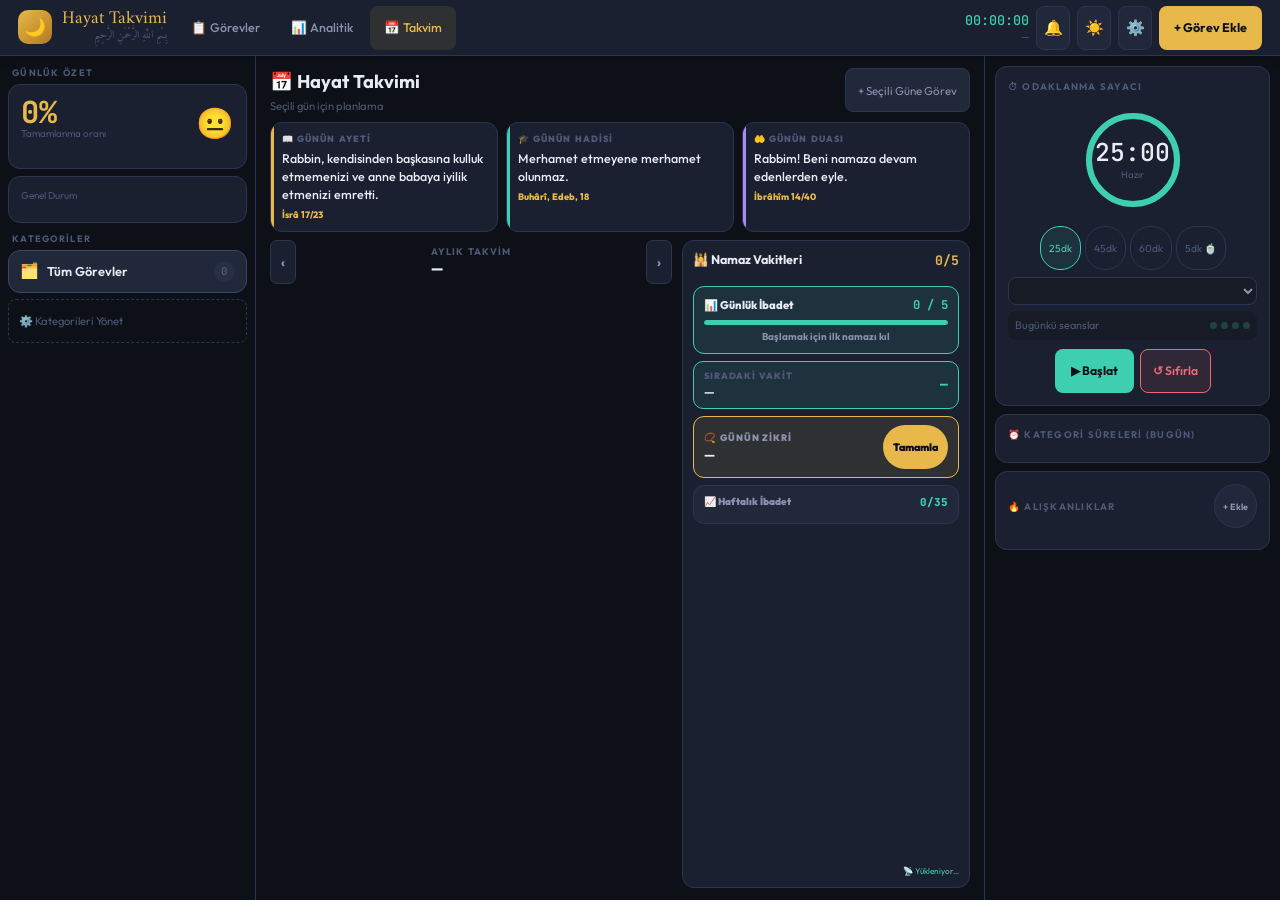
==== web/index.html @ 666e3ad9 "Android-Web Ayrımı" ====
<!DOCTYPE html>
<html lang="tr">
<head>
<!--
  Hayat Takvimi v7.0
  Görev yönetimi, ibadet takibi, alışkanlık izleme,
  odaklanma sayacı ve şifreli yedekleme uygulaması.
  Tek dosyalık HTML/CSS/JavaScript — localStorage tabanlı.
-->
<meta charset="UTF-8">
<meta name="viewport" content="width=device-width, initial-scale=1.0">
<meta name="theme-color" content="#0d1117">
<title>Hayat Takvimi</title>
<link rel="manifest" href="manifest.json">
<link rel="preconnect" href="https://fonts.googleapis.com">
<link href="https://fonts.googleapis.com/css2?family=Amiri:wght@400;700&family=Outfit:wght@300;400;500;600;700&family=JetBrains+Mono:wght@400;500;600&display=swap" rel="stylesheet">
<link rel="stylesheet" href="styles.css">
</head>
<body class="dark">

<!-- ═══ ÜST BAR ═══ -->
<div class="topbar">
  <div class="brand">
    <div class="brand-ico">🌙</div>
    <div>
      <div class="brand-name">Hayat Takvimi</div>
      <div class="brand-ara">بِسْمِ اللَّهِ الرَّحْمَنِ الرَّحِيمِ</div>
    </div>
  </div>
  <div class="tnav-wrap">
    <button class="tnav" onclick="showView('tasks',this)">📋 Görevler</button>
    <button class="tnav" onclick="showView('analytics',this)">📊 Analitik</button>
    <button class="tnav on" onclick="showView('calendar',this)">📅 Takvim</button>
  </div>
  <div class="top-r">
    <div style="text-align:right">
      <div class="clk" id="clockEl">00:00:00</div>
      <div class="dstr" id="dateEl">—</div>
    </div>
    <button class="tbtn notif-btn" id="notifBtn" onclick="toggleNotifications()" title="Bildirimler">
      🔔<div class="notif-dot"></div>
    </button>
    <button class="tbtn" id="themeBtn" onclick="toggleTheme()" title="Tema">☀️</button>
    <button class="tbtn" onclick="openSettings()" title="Ayarlar">⚙️</button>
    <button class="tbtn-add" onclick="openAdd()">+ Görev Ekle</button>
  </div>
</div>

<!-- ═══ ANA LAYOUT ═══ -->
<div class="layout">

  <!-- SOL PANEL -->
  <div class="sidebar">
    <div>
      <div class="slbl">Günlük Özet</div>
      <div class="dcard">
        <div style="display:flex;align-items:center;justify-content:space-between;margin-bottom:5px">
          <div><div class="dscore" id="dscore">0%</div><div class="dsub">Tamamlanma oranı</div></div>
          <div style="font-size:1.9rem" id="dmood">😐</div>
        </div>
        <div id="dpbars"></div>
      </div>
      <div class="dcard" style="margin-top:7px">
        <div class="dsub" style="margin-bottom:6px">Genel Durum</div>
        <div id="genelDurum"></div>
      </div>
    </div>
    <div>
      <div class="slbl">Kategoriler</div>
      <div class="ccards">
        <div class="allcard on" id="allcard" onclick="filterCat(null)">
          <span style="font-size:.95rem">🗂️</span>
          <span class="allcard-nm">Tüm Görevler</span>
          <span class="allcard-n" id="allnum">0</span>
        </div>
        <div id="ccards"></div>
      </div>
      <button class="cat-mgr-btn" onclick="openCatManager()">⚙️ Kategorileri Yönet</button>
    </div>
  </div>

  <!-- ORTA — İÇERİK -->
  <div class="center">

    <!-- GÖREVLER -->
    <div class="view" id="v-tasks">
      <div class="page-hdr">
        <div>
          <div class="page-title" id="pgTitle">🗂️ Tüm Görevler</div>
          <div class="page-sub" id="pgSub">Tüm kategoriler</div>
        </div>
        <div class="page-acts">
          <button class="btn" onclick="clearDone()">🧹 Temizle</button>
        </div>
      </div>
      <div class="fbar">
        <div class="sw"><span class="sw-i">🔍</span><input type="text" id="searchInp" placeholder="Görev ara..." oninput="renderTasks()"/></div>
        <button class="fchip on" onclick="setFilter('all',this)">Tümü</button>
        <button class="fchip" onclick="setFilter('pending',this)">Bekliyor</button>
        <button class="fchip" onclick="setFilter('done',this)">Bitti</button>
        <button class="fchip" onclick="setFilter('today',this)">Bugün</button>
        <select class="fsort" id="sortSel" onchange="renderTasks()">
          <option value="priority">Öncelik</option>
          <option value="due">Tarih</option>
          <option value="created">Eklenme</option>
          <option value="name">İsim</option>
        </select>
      </div>
      <div class="qabar">
        <input type="text" id="qaInp" placeholder="Hızlı görev ekle — Enter (kategori için #anahtar kullan)"/>
        <button class="qabtn" onclick="quickAdd()">+ Ekle</button>
      </div>
      <div id="taskList"></div>
    </div>

    <!-- ANALİTİK -->
    <div class="view" id="v-analytics">
      <div class="page-title">📊 Analitik</div>
      <div class="ag" id="agrid"></div>
      <div id="aperf"></div>
    </div>

    <!-- TAKVİM -->
    <div class="view on" id="v-calendar">
      <div class="page-hdr">
        <div>
          <div class="page-title">📅 Hayat Takvimi</div>
          <div class="page-sub" id="calSub">Seçili gün için planlama</div>
        </div>
        <div class="page-acts">
          <button class="btn" onclick="openAddForSelectedDay()">+ Seçili Güne Görev</button>
        </div>
      </div>

      <!-- Günlük içerik kartları -->
      <div class="daily-grid">
        <div class="daily-card">
          <div class="daily-title">📖 GÜNÜN AYETİ</div>
          <div class="daily-text">Rabbin, kendisinden başkasına kulluk etmemenizi ve anne babaya iyilik etmenizi emretti.</div>
          <div class="daily-src">İsrâ 17/23</div>
        </div>
        <div class="daily-card hadis">
          <div class="daily-title">🎓 GÜNÜN HADİSİ</div>
          <div class="daily-text">Merhamet etmeyene merhamet olunmaz.</div>
          <div class="daily-src">Buhârî, Edeb, 18</div>
        </div>
        <div class="daily-card dua">
          <div class="daily-title">🤲 GÜNÜN DUASI</div>
          <div class="daily-text">Rabbim! Beni namaza devam edenlerden eyle.</div>
          <div class="daily-src">İbrâhîm 14/40</div>
        </div>
      </div>

      <!-- Takvim + Namaz Paneli -->
      <div class="cal-row">
        <div class="cal-main">
          <div class="month-head">
            <button class="month-nav" onclick="changeMonth(-1)">‹</button>
            <div>
              <div class="section-lbl">AYLIK TAKVİM</div>
              <div class="month-title" id="monthTitle">—</div>
            </div>
            <button class="month-nav" onclick="changeMonth(1)">›</button>
          </div>
          <div class="wgrid" id="wgrid"></div>
        </div>
        <div class="ncard cal-prayers">
          <div class="nhead">
            <span class="nhead-l">🕌 Namaz Vakitleri</span>
            <span class="nhead-n" id="namazCnt">0/5</span>
          </div>
          <div class="ngrid" id="namazGrid"></div>
          <div class="ibadet-ozet" id="ibadetOzet">
            <div class="io-row"><span>📊 Günlük İbadet</span><strong id="ibadetCount">0 / 5</strong></div>
            <div class="io-bar"><div class="io-fill" id="ibadetBar"></div></div>
            <div class="io-msg" id="ibadetMsg">Başlamak için ilk namazı kıl</div>
          </div>
          <div class="namaz-next" id="namazNext">
            <div>
              <div class="namaz-next-l">Sıradaki Vakit</div>
              <div class="namaz-next-n">—</div>
            </div>
            <div class="namaz-next-t">—</div>
          </div>
          <div class="zikir-card" id="zikirCard">
            <div style="min-width:0">
              <div class="zikir-title">📿 Günün Zikri</div>
              <div class="zikir-text" id="zikirText">—</div>
              <div class="zikir-note" id="zikirNote"></div>
            </div>
            <button class="zikir-btn" onclick="completeDailyZikir()" id="zikirBtn">Tamamla</button>
          </div>
          <div class="weekly-ibadet" id="weeklyIbadet">
            <div class="wi-head"><span>📈 Haftalık İbadet</span><span class="wi-score" id="weeklyIbadetScore">0/35</span></div>
            <div class="wi-days" id="weeklyIbadetDays"></div>
          </div>
          <div class="namaz-live" id="namazSource">📡 Yükleniyor…</div>
        </div>
      </div>
    </div><!-- /v-calendar -->

  </div><!-- /center -->

  <!-- SAĞ PANEL -->
  <div class="rpanel">
    <!-- Odaklanma Sayacı -->
    <div class="rcard">
      <div class="rcard-title">
        <span>⏱ Odaklanma Sayacı</span>
        <span id="timerCatLbl" style="color:var(--teal);font-size:.58rem"></span>
      </div>
      <div class="timer-wrap">
        <div class="trw">
          <svg width="108" height="108" viewBox="0 0 108 108">
            <circle cx="54" cy="54" r="44" fill="none" stroke="#2c3550" stroke-width="6"/>
            <circle id="timerRing" cx="54" cy="54" r="44" fill="none" stroke="#3ecfb0" stroke-width="6" stroke-linecap="round"
              stroke-dasharray="276.5" stroke-dashoffset="0" transform="rotate(-90 54 54)"
              style="transition:stroke-dashoffset 1s linear"/>
          </svg>
          <div class="ti">
            <div class="tnum" id="tnum">25:00</div>
            <div class="tph"  id="tph">Hazır</div>
          </div>
        </div>
      </div>
      <div class="tpres">
        <button class="tpre on" onclick="setPreset(25,this)">25dk</button>
        <button class="tpre" onclick="setPreset(45,this)">45dk</button>
        <button class="tpre" onclick="setPreset(60,this)">60dk</button>
        <button class="tpre" onclick="setPreset(5,this)">5dk 🍵</button>
      </div>
      <select class="tcat" id="timerCat"></select>
      <div class="sessrow">
        <span>Bugünkü seanslar</span>
        <div class="sdots" id="sdots">
          <div class="sdot"></div><div class="sdot"></div>
          <div class="sdot"></div><div class="sdot"></div>
        </div>
      </div>
      <div class="tbtns">
        <button class="tbstart" id="tbstart" onclick="timerToggle()">▶ Başlat</button>
        <button class="tbreset" onclick="timerReset()">↺ Sıfırla</button>
      </div>
    </div>

    <!-- Kategori Süreleri -->
    <div class="rcard">
      <div class="rcard-title">⏰ Kategori Süreleri (Bugün)</div>
      <div id="catTimes"></div>
    </div>

    <!-- Alışkanlıklar -->
    <div class="rcard">
      <div class="rcard-title">
        <span>🔥 Alışkanlıklar</span>
        <button class="mini-act" onclick="addHabitPrompt()">+ Ekle</button>
      </div>
      <div id="habitList"></div>
    </div>
  </div>

</div><!-- /layout -->

<!-- ═══ GÖREV MODAL ═══ -->
<div class="mov" id="taskModal" onclick="if(event.target===this)closeModal('taskModal')">
<div class="modal">
  <div class="modal-title" id="mTitle">✏️ Yeni Görev</div>
  <div class="modal-sub">Bilgileri doldurup kaydedin</div>
  <div class="fgrid">
    <div class="fg s2"><label class="flbl">Görev Adı *</label><input class="finp" id="fName" placeholder="Ne yapılacak?"/></div>
    <div class="fg"><label class="flbl">Kategori</label><select class="fsel" id="fCat"></select></div>
    <div class="fg"><label class="flbl">Öncelik</label>
      <select class="fsel" id="fPri">
        <option value="yuksek">🔴 Yüksek</option>
        <option value="orta" selected>🟡 Orta</option>
        <option value="dusuk">🟢 Düşük</option>
      </select>
    </div>
    <div class="fg"><label class="flbl">Son Tarih</label><input class="finp" type="date" id="fDue"/></div>
    <div class="fg"><label class="flbl">Hatırlatıcı Zamanı</label><input class="finp" type="time" id="fReminder"/></div>
    <div class="fg"><label class="flbl">Hatırlatma</label>
      <select class="fsel" id="fRemRep">
        <option value="none">Kapalı</option>
        <option value="once">Tek Sefer</option>
        <option value="daily">Her Gün</option>
        <option value="weekly">Her Hafta</option>
      </select>
    </div>
    <div class="fg"><label class="flbl">Tekrar</label>
      <select class="fsel" id="fRep" onchange="toggleRepDays()">
        <option value="yok">Tekrar Yok</option>
        <option value="gunluk">Her Gün</option>
        <option value="her_2_gunde">2 Günde Bir</option>
        <option value="haftalik">Her Hafta</option>
        <option value="aylik">Her Ay</option>
        <option value="ay_son">Ayın Sonu</option>
        <option value="ozel">Özel Aralık</option>
      </select>
    </div>
    <div class="fg s2" id="repDaysRow" style="display:none">
      <label class="flbl" id="repDaysLbl">Hangi Günler?</label>
      <div id="repDaysPicker" style="display:flex;gap:5px;flex-wrap:wrap;margin-top:4px"></div>
    </div>
    <div class="fg" id="repIntervalRow" style="display:none">
      <label class="flbl">Özel Aralık</label><input class="finp" type="number" min="2" id="fRepInterval" placeholder="Gün sayısı"/>
    </div>
    <div class="fg" id="repEndRow" style="display:none">
      <label class="flbl">Tekrar Bitişi</label><input class="finp" type="date" id="fRepEnd"/>
    </div>
    <div class="fg"><label class="flbl">Süre Tahmini</label>
      <select class="fsel" id="fEst">
        <option value="">—</option><option value="15">15 dk</option>
        <option value="30">30 dk</option><option value="45">45 dk</option>
        <option value="60">1 saat</option><option value="90">1.5 saat</option>
        <option value="120">2 saat</option>
      </select>
    </div>
    <div class="fg"><label class="flbl">Etiket</label><input class="finp" id="fTag" placeholder="örn: acil, fikir"/></div>
    <div class="fg s2"><label class="flbl">Not</label><textarea class="ftxt" id="fNote" placeholder="Ek notlar..."></textarea></div>
    <div class="fg s2">
      <label class="flbl">Alt Görevler</label>
      <div class="sub-adder">
        <input type="text" id="subInp" placeholder="Alt görev yaz, Enter'a bas"/>
        <button onclick="addSub()">+ Ekle</button>
      </div>
      <div class="sub-prev" id="subPrev"></div>
    </div>
  </div>
  <div class="mfooter">
    <button class="mcancel" onclick="closeModal('taskModal')">İptal</button>
    <button class="msave" onclick="saveTask()">💾 Kaydet</button>
  </div>
</div>
</div>

<!-- ═══ SİLME ONAY MODAL ═══ -->
<div class="mov" id="confModal" onclick="if(event.target===this)closeModal('confModal')">
<div class="modal conf-modal">
  <div class="modal-title">🗑️ Onayla</div>
  <div class="conf-txt" id="confTxt">Emin misiniz?</div>
  <div style="display:flex;gap:8px;justify-content:flex-end">
    <button class="mcancel" onclick="closeModal('confModal')">İptal</button>
    <button class="mdel" id="confOk">Sil</button>
  </div>
</div>
</div>

<!-- ═══ KATEGORİ YÖNET MODAL ═══ -->
<div class="mov" id="catModal" onclick="if(event.target===this)closeModal('catModal')">
<div class="modal" style="max-width:540px">
  <div class="modal-title">⚙️ Kategori Yönetimi</div>
  <div class="modal-sub">Kategori ekle, düzenle veya sil</div>
  <div class="cat-form">
    <div class="cat-form-title" id="catFormTitle">Yeni Kategori Ekle</div>
    <div class="cat-form-row">
      <div class="cat-form-field" style="max-width:58px"><label>Emoji</label><input type="text" id="catIco" placeholder="📌" maxlength="2"/></div>
      <div class="cat-form-field" style="flex:2"><label>Kategori Adı</label><input type="text" id="catName" placeholder="örn: Sağlık"/></div>
      <div class="cat-form-field" style="max-width:96px"><label>Anahtar</label><input type="text" id="catKey" placeholder="saglik" maxlength="20"/></div>
    </div>
    <div style="margin-top:8px">
      <div style="font-size:.56rem;text-transform:uppercase;letter-spacing:.1em;color:var(--tx3);margin-bottom:4px">Renk</div>
      <div class="color-presets" id="colorPresets"></div>
    </div>
    <div style="display:flex;gap:8px;margin-top:9px">
      <button class="cat-add-btn" onclick="saveCat()">💾 Kaydet</button>
      <button class="cbtn2" style="flex:1;margin-bottom:0" onclick="resetCatForm()">Temizle</button>
    </div>
  </div>
  <div class="cat-list" id="catList"></div>
  <div class="mfooter"><button class="mcancel" onclick="closeModal('catModal')">Kapat</button></div>
</div>
</div>

<!-- ═══ AYARLAR MODAL ═══ -->
<div class="mov" id="settingsModal" onclick="if(event.target===this)closeModal('settingsModal')">
<div class="modal" style="max-width:540px">
  <div class="modal-title">⚙️ Ayarlar</div>
  <div class="modal-sub">Veri aktarımı, şifreli yedekleme ve sıfırlama</div>
  <div style="display:flex;flex-direction:column;gap:12px">
    <div style="background:var(--bg2);border:1px solid var(--bd);border-radius:12px;padding:13px">
      <div style="font-size:.60rem;text-transform:uppercase;letter-spacing:.12em;color:var(--tx3);font-weight:700;margin-bottom:11px">🔐 Veri Aktarımı (AES-256)</div>
      <div class="ctabs">
        <button class="ctab on" onclick="cTab('exp',this)">↑ Dışa Aktar</button>
        <button class="ctab" onclick="cTab('imp',this)">↓ İçe Aktar</button>
      </div>
      <div id="cexp">
        <div class="cfield"><label>Şifre (min 6 karakter)</label><input type="password" id="epw" placeholder="Güçlü şifre girin"/></div>
        <div class="cfield"><label>Şifreyi Onayla</label><input type="password" id="epw2" placeholder="Tekrar girin"/></div>
        <button class="cbtn" onclick="doExport()">🔒 Şifrele & Aktar</button>
        <div class="cfield" id="expR" style="display:none"><label>Şifreli Veri</label><textarea id="expOut" readonly></textarea></div>
        <button class="cbtn2" id="copybtn" style="display:none" onclick="copyExp()">📋 Kopyala</button>
        <button class="cbtn2" id="dlbtn"   style="display:none" onclick="dlExp()">💾 Dosya İndir</button>
      </div>
      <div id="cimp" style="display:none">
        <div class="cfield"><label>Şifre</label><input type="password" id="ipw" placeholder="Dışa aktarırken kullandığınız şifre"/></div>
        <div class="cfield"><label>Şifreli Veri</label><textarea id="idata" placeholder="Şifreli metni yapıştırın..."></textarea></div>
        <button class="cbtn" onclick="doImport()">🔓 Çöz & İçe Aktar</button>
      </div>
    </div>
    <div style="background:var(--bg2);border:1px solid var(--bd);border-radius:12px;padding:13px">
      <div style="font-size:.60rem;text-transform:uppercase;letter-spacing:.12em;color:var(--tx3);font-weight:700;margin-bottom:11px">📍 Namaz & Yedekleme</div>
      <div class="cfield"><label>Namaz Şehri</label><input class="finp" type="text" id="namazCityInput" placeholder="Konya"/></div>
      <div style="display:flex;gap:8px;flex-wrap:wrap;margin-bottom:8px">
        <button class="cbtn2" onclick="detectLocation()">📍 Konumu Bul</button>
        <button class="cbtn2" onclick="saveNamazCity()">💾 Kaydet</button>
      </div>
      <div class="cfield" id="locationStatus">Konum kaydedilmedi.</div>
      <div class="cfield"><label>Otomatik Yedekleme</label><input type="checkbox" id="autoBackupToggle" onchange="toggleAutoBackup(this.checked)"/></div>
      <div id="backupStatus" class="reset-note" style="margin-top:6px;">Henüz bir yedekleme yapılmadı.</div>
      <div style="display:flex;gap:8px;flex-wrap:wrap;margin-top:8px">
        <button class="cbtn2" onclick="doExportJson()">JSON İndir</button>
        <button class="cbtn2" onclick="doExportCsv()">CSV İndir</button>
        <button class="cbtn2" onclick="restoreBackup()">Yedekten Geri Yükle</button>
      </div>
      <div class="reset-note">JSON/CSV doğrudan dosya indirir, şifreli AES dışa aktarma korunur.</div>
    </div>
    <div style="background:var(--rosebg);border:1px solid var(--rose);border-radius:12px;padding:13px">
      <div style="font-size:.60rem;text-transform:uppercase;letter-spacing:.12em;color:var(--rose);font-weight:700;margin-bottom:9px">⚠️ Sıfırlama</div>
      <button class="reset-main" onclick="dailyReset()">↺ Günlük Sıfırla</button>
      <div class="reset-note">Bugünün namaz, zikir, alışkanlık ve görev işaretleri temizlenir.</div>
      <div style="display:grid;grid-template-columns:1fr;gap:5px;margin-top:7px;padding-top:7px;border-top:1px dashed var(--bd)">
        <button class="reset-small" onclick="trackingReset()">📊 Takip Verilerini Sıfırla</button>
        <button class="reset-small danger" onclick="factoryReset()">🧨 Fabrika Ayarlarına Dön</button>
      </div>
    </div>
  </div>
  <div class="mfooter"><button class="mcancel" onclick="closeModal('settingsModal')">Kapat</button></div>
</div>
</div>

<!-- ═══ ALIÞKANLIK DÜZENLE MODAL ═══ -->
<div class="mov" id="habitModal" onclick="if(event.target===this)closeHabitModal()">
<div class="modal" style="max-width:370px">
  <div class="modal-title" id="habitModalTitle">✨ Yeni Alışkanlık</div>
  <div class="modal-sub" id="habitModalSub">Başına emoji ekleyebilirsiniz</div>
  <div style="margin-bottom:18px">
    <label class="flbl" style="display:block;margin-bottom:5px">Alışkanlık Adı</label>
    <input class="habit-modal-inp" id="habitModalInp" placeholder="örn: 🏃 Sabah yürüyüşü" maxlength="80"
      onkeydown="if(event.key==='Enter')saveHabitModal()"/>
  </div>
  <div class="mfooter">
    <button class="mcancel" onclick="closeHabitModal()">İptal</button>
    <button class="msave" onclick="saveHabitModal()">💾 Kaydet</button>
  </div>
</div>
</div>

<!-- ═══ ALIÞKANLIK SİL MODAL ═══ -->
<div class="mov" id="habitDelModal" onclick="if(event.target===this)closeModal('habitDelModal')">
<div class="modal conf-modal">
  <div class="modal-title">🗑️ Alışkanlığı Sil</div>
  <div class="conf-txt" id="habitDelTxt">Bu alışkanlık silinsin mi?</div>
  <div style="display:flex;gap:8px;justify-content:flex-end">
    <button class="mcancel" onclick="closeModal('habitDelModal')">İptal</button>
    <button class="mdel" id="habitDelOk">Sil</button>
  </div>
</div>
</div>

<!-- ═══ PWA BANNER ═══ -->
<div class="pwa-banner" id="pwaBanner">
  <div style="font-size:.80rem;font-weight:700;color:var(--gold);margin-bottom:3px">📱 Uygulamayı Yükle</div>
  <div style="font-size:.70rem;color:var(--tx3);margin-bottom:9px">Hayat Takvimi'ni telefona veya masaüstüne yükleyebilirsiniz.</div>
  <div style="display:flex;gap:6px">
    <button class="pwa-install-btn" onclick="pwsInstall()">Yükle</button>
    <button class="pwa-dismiss"     onclick="pwaDismiss()">Kapat</button>
  </div>
</div>

<div class="tc" id="tc"></div>

<!-- ═══════════════════════════════════════════
     JAVASCRIPT
═══════════════════════════════════════════ -->
<script defer src="app.js"></script>
</body>
</html>
---- web/styles.css ----
/* ═══════════════════════════════════════════
   TEMEL DEĞİŞKENLER
═══════════════════════════════════════════ */
:root {
  --r: 12px; --rs: 8px; --rl: 18px;
  --tr: 0.16s ease;
  --sh: 0 2px 10px rgba(0,0,0,.15);
  --sh2: 0 6px 28px rgba(0,0,0,.22);
}

/* KOYU TEMA */
body.dark {
  --bg:     #0d1117;
  --bg2:    #161b25;
  --sf:     #1a2030;
  --sf2:    #20283a;
  --sf3:    #262f44;
  --bd:     #2c3550;
  --bd2:    #3a4568;
  --tx:     #e8ecf5;
  --tx2:    #8a92b0;
  --tx3:    #4e5878;
  --gold:   #e8b84b;
  --goldd:  #b07a20;
  --goldbg: rgba(232,184,75,.1);
  --teal:   #3ecfb0;
  --tealbg: rgba(62,207,176,.1);
  --rose:   #f06878;
  --rosebg: rgba(240,104,120,.1);
  --blue:   #5b9cf6;
  --bluebg: rgba(91,156,246,.1);
  --pur:    #a78bfa;
  --purbg:  rgba(167,139,250,.1);
  --org:    #fb923c;
  --orgbg:  rgba(251,146,60,.1);
  --grn:    #4ade80;
  --grnbg:  rgba(74,222,128,.1);
  --ov:     rgba(0,0,0,.75);
}

/* AÇIK TEMA */
body.light {
  --bg:     #f0f3fa;
  --bg2:    #e5e9f4;
  --sf:     #ffffff;
  --sf2:    #f4f6ff;
  --sf3:    #eceffe;
  --bd:     #d8ddf0;
  --bd2:    #c0c8e2;
  --tx:     #18203a;
  --tx2:    #46527a;
  --tx3:    #8890b8;
  --gold:   #a06000;
  --goldd:  #c07800;
  --goldbg: rgba(160,96,0,.08);
  --teal:   #0a7860;
  --tealbg: rgba(10,120,96,.08);
  --rose:   #c02044;
  --rosebg: rgba(192,32,68,.08);
  --blue:   #1d55cc;
  --bluebg: rgba(29,85,204,.08);
  --pur:    #5511cc;
  --purbg:  rgba(85,17,204,.08);
  --org:    #b04000;
  --orgbg:  rgba(176,64,0,.08);
  --grn:    #0a7030;
  --grnbg:  rgba(10,112,48,.08);
  --ov:     rgba(0,0,0,.5);
}
/*Git için açıklama Satırı*/
/* ═══════════════════════════════════════════
   RESET & TEMEL
═══════════════════════════════════════════ */
*, *::before, *::after { box-sizing: border-box; margin: 0; padding: 0; }
html, body { height: 100%; overflow: hidden; overscroll-behavior: none; color-scheme: dark light; }
body {
  font-family: 'Outfit', sans-serif;
  font-size: 14px;
  line-height: 1.5;
  background: var(--bg);
  color: var(--tx);
  -webkit-font-smoothing: antialiased;
  text-rendering: optimizeLegibility;
  transition: background .2s, color .2s;
}
button { font-family: 'Outfit', sans-serif; cursor: pointer; border: none; background: none; outline: none; touch-action: manipulation; }
input, select, textarea { font-family: 'Outfit', sans-serif; outline: none; }
button, .tbtn, .btn, .tbtn-add, .cat-mgr-btn, .cat-add-btn, .mini-act, .mcancel, .msave, .cbtn, .cbtn2, .reset-main, .reset-small, .habit-btn, .pwa-install-btn, .pwa-dismiss {
  min-height: 44px;
  min-width: 0;
}
::-webkit-scrollbar { width: 4px; height: 4px; }
::-webkit-scrollbar-thumb { background: var(--bd2); border-radius: 2px; }
button:focus-visible, input:focus-visible, select:focus-visible, textarea:focus-visible {
  outline: 2px solid var(--gold); outline-offset: 2px;
}

/* ═══════════════════════════════════════════
   ÜST BAR
═══════════════════════════════════════════ */
.topbar {
  position: sticky; top: 0; z-index: 200;
  background: var(--sf); border-bottom: 1px solid var(--bd);
  display: flex; align-items: center; gap: 10px;
  padding: 0 18px; height: 56px; box-shadow: var(--sh);
  flex-shrink: 0;
}
.brand { display: flex; align-items: center; gap: 10px; flex-shrink: 0; }
.brand-ico {
  width: 34px; height: 34px; border-radius: 10px;
  background: linear-gradient(135deg, var(--gold), var(--goldd));
  display: flex; align-items: center; justify-content: center; font-size: 1.1rem;
}
.brand-name { font-family: 'Amiri', serif; font-size: 1.12rem; color: var(--gold); line-height: 1; }
.brand-ara  { font-family: 'Amiri', serif; font-size: .68rem; color: var(--tx3); direction: rtl; }

.tnav-wrap { display: flex; gap: 3px; flex: 1; overflow-x: auto; }
.tnav {
  padding: 6px 14px; border-radius: var(--rs);
  font-size: .78rem; font-weight: 500; color: var(--tx2);
  transition: all var(--tr); white-space: nowrap; cursor: pointer;
}
.tnav:hover { background: var(--sf2); color: var(--tx); }
.tnav.on    { background: var(--goldbg); color: var(--gold); }

.top-r { display: flex; align-items: center; gap: 7px; margin-left: auto; flex-shrink: 0; }
.clk  { font-family: 'JetBrains Mono', monospace; font-size: .84rem; color: var(--teal); font-weight: 500; }
.dstr { font-size: .62rem; color: var(--tx3); }
.tbtn {
  width: 34px; height: 34px; border-radius: var(--rs);
  background: var(--sf2); border: 1px solid var(--bd);
  color: var(--tx2); font-size: .95rem;
  display: flex; align-items: center; justify-content: center;
  transition: all var(--tr);
}
.tbtn:hover { border-color: var(--gold); color: var(--gold); }
.tbtn-add {
  height: 34px; padding: 0 15px; border-radius: var(--rs);
  background: var(--gold); color: #0d1117;
  font-size: .78rem; font-weight: 700; transition: filter var(--tr);
}
.tbtn-add:hover { filter: brightness(1.1); }
.notif-btn { position: relative; }
.notif-btn.on { border-color: var(--teal) !important; color: var(--teal) !important; }
.notif-dot {
  position: absolute; top: 5px; right: 5px;
  width: 6px; height: 6px; border-radius: 50%;
  background: var(--grn); display: none;
}
.notif-btn.on .notif-dot { display: block; }

/* ═══════════════════════════════════════════
   ANA LAYOUT — 3 SÜTUN
═══════════════════════════════════════════ */
.layout {
  display: grid;
  grid-template-columns: 256px minmax(0,1fr) 296px;
  height: calc(100vh - 56px);
  overflow: hidden;
}
.sidebar { border-right: 1px solid var(--bd); overflow-y: auto; overflow-x: hidden; padding: 10px 8px; display: flex; flex-direction: column; gap: 9px; }
.rpanel  { border-left:  1px solid var(--bd); overflow-y: auto; overflow-x: hidden; padding: 10px; display: flex; flex-direction: column; gap: 8px; }
.center  { overflow: hidden; padding: 12px 14px; display: flex; flex-direction: column; gap: 8px; min-width: 0; }

/* ═══════════════════════════════════════════
   SIDEBAR BİLEŞENLERİ
═══════════════════════════════════════════ */
.slbl { font-size: .58rem; text-transform: uppercase; letter-spacing: .14em; color: var(--tx3); font-weight: 700; padding: 0 4px; margin-bottom: 4px; }
.dcard { background: var(--sf); border: 1px solid var(--bd); border-radius: var(--r); padding: 12px; }
.dscore { font-family: 'JetBrains Mono', monospace; font-size: 1.9rem; font-weight: 700; color: var(--gold); line-height: 1; }
.dsub   { font-size: .62rem; color: var(--tx3); margin-bottom: 9px; }
.prow   { display: flex; align-items: center; gap: 6px; margin-bottom: 4px; }
.prow-ico { width: 16px; text-align: center; font-size: .78rem; flex-shrink: 0; }
.ptrack { flex: 1; height: 3px; background: var(--bd); border-radius: 2px; overflow: hidden; }
.pfill  { height: 100%; border-radius: 2px; transition: width .5s ease; }
.ptxt   { font-size: .60rem; color: var(--tx3); font-family: 'JetBrains Mono', monospace; width: 24px; text-align: right; flex-shrink: 0; }

.ccards { display: flex; flex-direction: column; gap: 4px; }
.allcard {
  background: var(--sf); border: 1px solid var(--bd); border-radius: var(--r);
  padding: 9px 11px; cursor: pointer; transition: all var(--tr);
  display: flex; align-items: center; gap: 8px;
}
.allcard:hover, .allcard.on { background: var(--sf2); border-color: var(--bd2); }
.allcard-nm { font-size: .80rem; font-weight: 600; color: var(--tx); flex: 1; }
.allcard-n  { font-size: .68rem; font-weight: 700; padding: 2px 7px; border-radius: 20px; background: var(--sf3); color: var(--tx3); font-family: 'JetBrains Mono', monospace; }

.ccard {
  background: var(--sf); border: 1px solid var(--bd); border-radius: var(--r);
  padding: 9px 11px; cursor: pointer; transition: all var(--tr);
  position: relative; overflow: hidden;
}
.ccard:hover, .ccard.on { background: var(--sf2); }
.ccard-stripe { position: absolute; left: 0; top: 0; bottom: 0; width: 3px; }
.ccard-top    { display: flex; align-items: center; gap: 7px; margin-bottom: 5px; }
.ccard-ico    { width: 28px; height: 28px; border-radius: 8px; display: flex; align-items: center; justify-content: center; font-size: .9rem; flex-shrink: 0; }
.ccard-nm     { font-size: .78rem; font-weight: 600; flex: 1; }
.ccard-n      { font-size: .68rem; font-weight: 700; padding: 2px 7px; border-radius: 20px; font-family: 'JetBrains Mono', monospace; }
.ccard-sub    { font-size: .60rem; color: var(--tx3); margin-bottom: 4px; }
.ccard-acts   { opacity: 0; transition: opacity var(--tr); display: flex; gap: 3px; }
.ccard:hover .ccard-acts { opacity: 1; }
.ccard-act {
  width: 18px; height: 18px; border-radius: 4px; background: var(--sf3);
  border: 1px solid var(--bd); color: var(--tx3); font-size: .62rem;
  display: flex; align-items: center; justify-content: center; cursor: pointer; transition: all var(--tr);
}
.ccard-act:hover { border-color: var(--blue); color: var(--blue); }
.cbar   { height: 3px; background: var(--bd); border-radius: 2px; overflow: hidden; }
.cbar-f { height: 100%; border-radius: 2px; transition: width .5s ease; }

.cat-mgr-btn {
  display: flex; align-items: center; gap: 6px; padding: 7px 10px;
  border-radius: var(--rs); border: 1px dashed var(--bd); background: transparent;
  color: var(--tx3); font-size: .70rem; cursor: pointer; transition: all var(--tr);
  width: 100%; margin-top: 2px;
}
.cat-mgr-btn:hover { border-color: var(--gold); color: var(--gold); }

/* ═══════════════════════════════════════════
   GÖRÜNÜM SİSTEMİ
═══════════════════════════════════════════ */
.view { display: none; flex-direction: column; gap: 12px; }
.view.on { display: flex; }

/* Görevler & Analitik: kaydırılabilir */
#v-tasks.view.on, #v-analytics.view.on {
  flex: 1 1 auto; min-height: 0;
  overflow-y: auto; overflow-x: hidden; padding-right: 3px;
}
/* Takvim: sabit yükseklik */
#v-calendar.view.on {
  flex: 1 1 auto; min-height: 0; overflow: hidden;
  display: flex; flex-direction: column; gap: 8px;
}

.page-hdr   { display: flex; align-items: flex-start; justify-content: space-between; gap: 10px; flex-wrap: wrap; flex-shrink: 0; }
.page-title { font-size: 1.15rem; font-weight: 700; color: var(--tx); display: flex; align-items: center; gap: 8px; }
.page-sub   { font-size: .70rem; color: var(--tx3); margin-top: 2px; }
.page-acts  { display: flex; gap: 6px; }
.btn { padding: 6px 12px; border-radius: var(--rs); border: 1px solid var(--bd); background: var(--sf2); color: var(--tx2); font-size: .72rem; cursor: pointer; transition: all var(--tr); display: flex; align-items: center; gap: 5px; }
.btn:hover { border-color: var(--bd2); color: var(--tx); }

/* ═══════════════════════════════════════════
   GÖREV FİLTRELERİ
═══════════════════════════════════════════ */
.fbar  { display: flex; gap: 6px; align-items: center; flex-wrap: wrap; flex-shrink: 0; }
.sw    { flex: 1; min-width: 150px; position: relative; }
.sw input {
  width: 100%; background: var(--sf); border: 1px solid var(--bd);
  border-radius: var(--rs); padding: 7px 11px 7px 32px;
  color: var(--tx); font-size: .78rem; transition: border-color var(--tr);
}
.sw input:focus { border-color: var(--gold); }
.sw input::placeholder { color: var(--tx3); }
.sw-i { position: absolute; left: 9px; top: 50%; transform: translateY(-50%); color: var(--tx3); font-size: .8rem; pointer-events: none; }
.fchip {
  padding: 6px 12px; border-radius: 20px; font-size: .70rem; font-weight: 500;
  border: 1px solid var(--bd); background: var(--sf); color: var(--tx2);
  cursor: pointer; transition: all var(--tr);
}
.fchip:hover { border-color: var(--bd2); color: var(--tx); }
.fchip.on    { background: var(--goldbg); border-color: var(--gold); color: var(--gold); }
.fsort {
  background: var(--sf); border: 1px solid var(--bd); border-radius: var(--rs);
  padding: 6px 9px; color: var(--tx2); font-size: .72rem; cursor: pointer; transition: border-color var(--tr);
}
.fsort option { background: var(--sf); }

/* Hızlı ekle */
.qabar {
  display: flex; gap: 7px; background: var(--sf); border: 1px solid var(--bd);
  border-radius: var(--r); padding: 8px 11px; transition: border-color var(--tr); flex-shrink: 0;
}
.qabar:focus-within { border-color: var(--gold); }
.qabar input { flex: 1; background: transparent; border: none; color: var(--tx); font-size: .80rem; }
.qabar input::placeholder { color: var(--tx3); }
.qabtn { background: var(--gold); color: #0d1117; padding: 4px 13px; border-radius: var(--rs); font-size: .74rem; font-weight: 700; transition: filter var(--tr); }
.qabtn:hover { filter: brightness(1.1); }

/* ═══════════════════════════════════════════
   GÖREV KARTLARı
═══════════════════════════════════════════ */
.tg     { margin-bottom: 4px; }
.tg-hdr { display: flex; align-items: center; gap: 6px; margin-bottom: 5px; padding: 3px 0; }
.tg-lbl { font-size: .60rem; text-transform: uppercase; letter-spacing: .12em; color: var(--tx3); font-weight: 700; }
.tg-cnt { font-size: .60rem; background: var(--sf2); border: 1px solid var(--bd); padding: 1px 6px; border-radius: 10px; color: var(--tx3); font-family: 'JetBrains Mono', monospace; }
.tg-ln  { flex: 1; height: 1px; background: var(--bd); }
.tcards { display: flex; flex-direction: column; gap: 4px; }

.tcard {
  background: var(--sf); border: 1px solid var(--bd); border-radius: var(--r);
  padding: 10px 12px; display: flex; align-items: flex-start; gap: 9px;
  transition: all var(--tr); position: relative; contain: layout paint;
}
.tcard:hover { background: var(--sf2); border-color: var(--bd2); }
.tcard.done  { opacity: .55; }
.tcard.done .tc-title { text-decoration: line-through; color: var(--tx3); }
.tcard-st { position: absolute; left: 0; top: 0; bottom: 0; width: 3px; opacity: 0; transition: opacity var(--tr); border-radius: 4px 0 0 4px; }
.tcard:hover .tcard-st { opacity: 1; }

.chk {
  width: 18px; height: 18px; border-radius: 5px; border: 2px solid var(--bd2);
  background: transparent; flex-shrink: 0; margin-top: 2px;
  display: flex; align-items: center; justify-content: center;
  cursor: pointer; transition: all var(--tr);
}
.chk:hover     { border-color: var(--grn); }
.chk.done      { background: var(--grn); border-color: var(--grn); }
.chk.done::after { content: '✓'; font-size: .60rem; color: #0d1117; font-weight: 800; }

.tc-body  { flex: 1; min-width: 0; }
.tc-title {
  font-size: .86rem; font-weight: 600; color: var(--tx);
  margin-bottom: 5px; line-height: 1.4;
  white-space: normal; overflow-wrap: anywhere;
}
.tc-meta  { display: flex; align-items: center; gap: 4px; flex-wrap: wrap; }
.chip     { font-size: .58rem; font-weight: 700; padding: 2px 7px; border-radius: 20px; display: inline-flex; align-items: center; gap: 3px; white-space: nowrap; }
.tc-note  {
  font-size: .68rem; color: var(--tx3); margin-top: 5px; padding: 5px 8px;
  background: var(--bg2); border-radius: 6px; border-left: 2px solid var(--bd2);
  font-style: italic; white-space: normal; overflow-wrap: anywhere;
}
.tc-subs  { margin-top: 7px; display: flex; flex-direction: column; gap: 3px; padding-top: 7px; border-top: 1px dashed var(--bd); }
.sub-row  {
  display: grid; grid-template-columns: 20px minmax(0,1fr);
  align-items: start; gap: 7px; font-size: .72rem; color: var(--tx2);
  cursor: pointer; padding: 3px 5px; border-radius: 6px; min-height: 24px;
}
.sub-row:hover { background: var(--bg2); }
.sub-chk  { width: 13px; height: 13px; border-radius: 3px; border: 1.5px solid var(--bd2); flex-shrink: 0; display: flex; align-items: center; justify-content: center; transition: all var(--tr); margin-top: 2px; }
.sub-row:hover .sub-chk { border-color: var(--grn); }
.sub-chk.done { background: var(--grn); border-color: var(--grn); }
.sub-chk.done::after { content: '✓'; font-size: .46rem; color: #0d1117; font-weight: 800; }
.sub-txt  { display: block; white-space: normal; overflow-wrap: anywhere; line-height: 1.5; }
.sub-txt.done { text-decoration: line-through; color: var(--tx3); }
.sub-more { margin-top: 4px; padding: 4px 12px; border-radius: 999px; border: 1px solid var(--bd); background: var(--sf2); color: var(--gold); font-size: .68rem; font-weight: 700; cursor: pointer; transition: all var(--tr); }
.sub-more:hover { border-color: var(--gold); background: var(--goldbg); }
/* kapalı görünümde 5'ten fazlası gizlenir */
.tcard.has-long-subs:not(.expanded) .tc-subs .sub-row:nth-child(n+6) { display: none !important; }
.tcard.expanded .tc-subs .sub-row { display: grid !important; }

.tc-side  { display: flex; flex-direction: column; align-items: flex-end; gap: 4px; }
.tc-acts  { opacity: 0; transition: opacity var(--tr); display: flex; gap: 3px; }
.tcard:hover .tc-acts { opacity: 1; }
.tact {
  width: 24px; height: 24px; border-radius: 6px; background: var(--sf3);
  border: 1px solid var(--bd); color: var(--tx3); font-size: .72rem;
  display: flex; align-items: center; justify-content: center;
  cursor: pointer; transition: all var(--tr);
}
.tact:hover      { border-color: var(--rose); color: var(--rose); }
.tact.edit:hover { border-color: var(--blue); color: var(--blue); }
.pri-dot { width: 6px; height: 6px; border-radius: 50%; flex-shrink: 0; margin-top: 4px; }
.task-progress { background: var(--tealbg) !important; color: var(--teal) !important; border: 1px solid rgba(62,207,176,.25); font-family: 'JetBrains Mono', monospace; }
.task-progress.full { background: var(--grnbg) !important; color: var(--grn) !important; }

.empty { text-align: center; padding: 40px 20px; color: var(--tx3); }
.empty-ico { font-size: 2.2rem; margin-bottom: 10px; }
.empty-txt { font-size: .82rem; margin-bottom: 14px; }
.empty-btn { background: var(--gold); color: #0d1117; padding: 7px 18px; border-radius: var(--rs); font-size: .78rem; font-weight: 700; cursor: pointer; }

/* ═══════════════════════════════════════════
   ANALİTİK
═══════════════════════════════════════════ */
.ag { display: grid; grid-template-columns: repeat(auto-fill, minmax(140px,1fr)); gap: 9px; }
.acard { background: var(--sf); border: 1px solid var(--bd); border-radius: var(--r); padding: 13px; }
.aval  { font-size: 1.8rem; font-weight: 700; font-family: 'JetBrains Mono', monospace; line-height: 1; }
.albl  { font-size: .68rem; color: var(--tx3); margin-top: 3px; }
.atrend { font-size: .62rem; color: var(--grn); margin-top: 2px; }

/* Seri kartları */
.series-title { font-size: .95rem; font-weight: 800; color: var(--tx); margin: 12px 0 8px; display: flex; align-items: center; gap: 7px; }
.series-grid {
  display: grid;
  grid-template-columns: repeat(4, minmax(0,1fr));
  gap: 10px; margin-bottom: 12px;
}
.series-card {
  background: var(--sf); border: 1px solid var(--bd); border-radius: 16px;
  padding: 12px 12px 14px; display: flex; flex-direction: column; min-width: 0;
  position: relative; overflow: hidden; transition: all var(--tr);
}
.series-card::after {
  content: ''; position: absolute;
  left: 12px; right: 12px; bottom: 8px;
  height: 3px; border-radius: 999px;
  background: linear-gradient(90deg, var(--gold), var(--goldd)); opacity: .9;
}
.series-card:hover { background: var(--sf2); border-color: var(--gold); transform: translateY(-1px); }
.sc-top   { display: flex; align-items: center; justify-content: space-between; gap: 8px; margin-bottom: 8px; }
.sc-name  { display: flex; align-items: center; gap: 6px; min-width: 0; font-size: .80rem; font-weight: 800; color: var(--tx); }
.sc-label { white-space: nowrap; overflow: hidden; text-overflow: ellipsis; }
.sc-streak { font-family: 'JetBrains Mono', monospace; font-size: .68rem; color: var(--gold); font-weight: 900; white-space: nowrap; }
.sc-metrics { display: grid; grid-template-columns: 1fr 1fr; gap: 6px; margin-bottom: 7px; }
.sc-metric  { background: var(--bg2); border: 1px solid var(--bd); border-radius: 8px; padding: 6px 5px; text-align: center; min-width: 0; }
.sc-metric strong { display: block; font-family: 'JetBrains Mono', monospace; font-size: .86rem; color: var(--teal); line-height: 1; font-weight: 900; }
.sc-metric span   { display: block; font-size: .50rem; color: var(--tx3); font-weight: 900; text-transform: uppercase; letter-spacing: .06em; margin-top: 3px; overflow: hidden; text-overflow: ellipsis; }
.sc-prog { height: 5px; background: var(--bd); border-radius: 999px; overflow: hidden; margin: 5px 0; }
.sc-fill { height: 100%; border-radius: 999px; background: var(--teal); transition: width .35s ease; }
.sc-sub  { font-size: .55rem; color: var(--tx3); font-weight: 800; margin: 0 0 6px; white-space: nowrap; overflow: hidden; text-overflow: ellipsis; }
.sc-days { display: grid; grid-template-columns: repeat(7, minmax(0,1fr)); gap: 3px; padding-bottom: 6px; }
.sc-day  { height: 12px; border-radius: 4px; background: var(--bd); border: 1px solid transparent; display: flex; align-items: center; justify-content: center; font-size: 9px; font-weight: 900; color: transparent; overflow: hidden; }
.sc-day.done    { background: var(--grn) !important; color: #0d1117 !important; }
.sc-day.partial { background: var(--goldbg) !important; border-color: var(--gold) !important; color: var(--gold) !important; }
.sc-day.today   { outline: 2px solid var(--teal); outline-offset: 1px; }

@media (max-width:1350px) { .series-grid { grid-template-columns: repeat(3, minmax(0,1fr)); } }
@media (max-width:1050px) { .series-grid { grid-template-columns: repeat(2, minmax(0,1fr)); } }
@media (max-width:780px)  { .series-grid { grid-template-columns: 1fr; } }

/* ═══════════════════════════════════════════
   TAKVİM GÖRÜNÜMÜ
═══════════════════════════════════════════ */
.daily-grid { display: grid; grid-template-columns: 1fr 1fr 1fr; gap: 8px; flex-shrink: 0; }
.daily-card { background: var(--sf); border: 1px solid var(--bd); border-radius: var(--r); padding: 9px 11px; min-height: 64px; position: relative; overflow: hidden; }
.daily-card::before { content: ''; position: absolute; left: 0; top: 0; bottom: 0; width: 3px; background: var(--gold); }
.daily-card.hadis::before { background: var(--teal); }
.daily-card.dua::before   { background: var(--pur); }
.daily-title { font-size: .56rem; text-transform: uppercase; letter-spacing: .12em; color: var(--tx3); font-weight: 900; margin-bottom: 4px; }
.daily-text  { font-size: .78rem; color: var(--tx); line-height: 1.44; font-weight: 500; display: -webkit-box; -webkit-line-clamp: 3; -webkit-box-orient: vertical; overflow: hidden; }
.daily-src   { font-size: .58rem; color: var(--gold); font-weight: 800; margin-top: 4px; }

.cal-row { flex: 1 1 auto; min-height: 0; display: grid; grid-template-columns: minmax(0,1fr) 288px; gap: 10px; align-items: stretch; }
.cal-main { display: flex; flex-direction: column; min-height: 0; }
.month-head  { display: flex; align-items: center; justify-content: space-between; gap: 8px; margin-bottom: 7px; flex-shrink: 0; }
.month-nav   { width: 26px; height: 26px; border-radius: 7px; border: 1px solid var(--bd); background: var(--sf); color: var(--tx2); font-weight: 800; transition: all var(--tr); }
.month-nav:hover { border-color: var(--gold); color: var(--gold); }
.month-title { font-size: .88rem; font-weight: 900; color: var(--tx); }
.section-lbl { font-size: .60rem; text-transform: uppercase; letter-spacing: .13em; color: var(--tx3); font-weight: 700; }

.wgrid {
  flex: 1 1 auto; min-height: 0;
  display: grid;
  grid-template-columns: repeat(7, minmax(0,1fr));
  grid-template-rows: 18px repeat(6, minmax(0,1fr));
  gap: 4px;
}
.mday-head { font-size: .58rem; font-weight: 900; text-transform: uppercase; letter-spacing: .07em; color: var(--tx2); text-align: center; padding: 2px 0; }
.wday {
  background: var(--sf); border: 1px solid var(--bd); border-radius: 9px;
  padding: 5px 6px; text-align: left; cursor: pointer;
  transition: all var(--tr); position: relative; overflow: hidden;
}
.wday:hover     { border-color: var(--gold); transform: translateY(-1px); }
.wday.today     { border-color: var(--teal); background: var(--tealbg); }
.wday.today .wday-n { color: var(--teal); }
.wday.sel       { background: linear-gradient(135deg, var(--goldbg), var(--sf2)); border-color: var(--gold); box-shadow: 0 0 0 2px var(--goldbg), 0 4px 14px rgba(0,0,0,.15); transform: scale(1.02); z-index: 2; }
.wday.sel .wday-n { color: var(--gold); font-size: 1.1rem !important; }
.wday.other     { opacity: .4; background: var(--bg2); }
.wday-n    { font-size: .80rem; font-weight: 900; color: var(--tx); line-height: 1; margin-bottom: 3px; }
.wday-tasks { font-size: .52rem; color: var(--tx2); font-weight: 700; line-height: 1.1; white-space: nowrap; overflow: hidden; text-overflow: ellipsis; margin-top: 2px; }
.wday-add   { font-size: .50rem; color: var(--gold); font-weight: 800; margin-top: 2px; }
.wdots { display: flex; gap: 2px; flex-wrap: wrap; min-height: 5px; }
.wdot  { width: 4px; height: 4px; border-radius: 50%; }

/* Namaz paneli */
.ncard { background: var(--sf); border: 1px solid var(--bd); border-radius: var(--r); }
.cal-prayers { display: flex; flex-direction: column; padding: 10px; height: 100%; min-height: 0; overflow: hidden; }
.nhead   { display: flex; justify-content: space-between; align-items: center; margin-bottom: 8px; flex-shrink: 0; }
.nhead-l { font-size: .78rem; font-weight: 700; color: var(--tx); }
.nhead-n { font-family: 'JetBrains Mono', monospace; color: var(--gold); font-size: .82rem; font-weight: 700; }
.ngrid   { display: grid; grid-template-columns: 1fr 1fr; gap: 6px; flex-shrink: 0; }
.nitem   { padding: 7px 9px; border-radius: 8px; border: 1px solid var(--bd); background: var(--bg2); cursor: pointer; transition: all var(--tr); display: flex; flex-direction: column; gap: 1px; }
.nitem:hover  { border-color: var(--goldd); }
.nitem.done   { background: var(--grnbg); border-color: var(--grn); }
.nitem.cur    { border-color: var(--gold); background: var(--goldbg); }
.nn { font-size: .62rem; color: var(--tx2); font-weight: 700; line-height: 1; }
.nt { font-size: .84rem; font-weight: 900; color: var(--tx); line-height: 1.1; font-family: 'JetBrains Mono', monospace; }
.ns { font-size: .58rem; font-weight: 900; color: var(--grn); line-height: 1; min-height: 10px; white-space: nowrap; overflow: hidden; text-overflow: ellipsis; }

/* İbadet özeti */
.ibadet-ozet {
  margin-top: 8px; padding: 9px 10px; border-radius: 11px;
  background: var(--tealbg); border: 1px solid var(--teal); flex-shrink: 0;
}
.io-row  { display: flex; align-items: center; justify-content: space-between; gap: 8px; font-size: .70rem; color: var(--tx); font-weight: 800; margin-bottom: 5px; }
.io-row strong { font-family: 'JetBrains Mono', monospace; color: var(--teal); font-size: .76rem; }
.io-bar  { height: 5px; background: var(--bd); border-radius: 999px; overflow: hidden; }
.io-fill { height: 100%; background: var(--teal); border-radius: 999px; transition: width .35s ease; }
.io-msg  { font-size: .62rem; color: var(--tx2); text-align: center; margin-top: 5px; font-weight: 700; white-space: nowrap; overflow: hidden; text-overflow: ellipsis; }

/* Namaz sonraki */
.namaz-next {
  margin-top: 7px; padding: 7px 10px; border-radius: 10px;
  background: var(--tealbg); border: 1px solid var(--teal);
  display: flex; align-items: center; justify-content: space-between; gap: 8px; flex-shrink: 0;
}
.namaz-next-l { font-size: .56rem; text-transform: uppercase; letter-spacing: .1em; color: var(--tx3); font-weight: 900; }
.namaz-next-n { font-size: .76rem; color: var(--tx); font-weight: 700; }
.namaz-next-t { font-family: 'JetBrains Mono', monospace; font-size: .82rem; color: var(--teal); font-weight: 900; }

/* Zikir kartı */
.zikir-card {
  margin-top: 7px; padding: 8px 10px; border-radius: 11px;
  background: var(--goldbg); border: 1px solid var(--gold);
  display: flex; align-items: center; justify-content: space-between; gap: 8px; flex-shrink: 0;
}
.zikir-title { font-size: .58rem; text-transform: uppercase; letter-spacing: .1em; color: var(--tx2); font-weight: 900; margin-bottom: 2px; }
.zikir-text  { font-size: .80rem; font-weight: 800; color: var(--tx); line-height: 1.2; white-space: nowrap; overflow: hidden; text-overflow: ellipsis; max-width: 160px; }
.zikir-note  { font-size: .56rem; color: var(--tx3); font-weight: 700; }
.zikir-btn { flex: 0 0 auto; padding: 6px 10px; border-radius: 999px; background: var(--gold); color: #0d1117; font-size: .66rem; font-weight: 900; transition: filter var(--tr); }
.zikir-btn:hover { filter: brightness(1.08); }

/* Haftalık ibadet raporu */
.weekly-ibadet {
  margin-top: 7px; padding: 8px 10px; border-radius: 11px;
  background: var(--sf2); border: 1px solid var(--bd); flex-shrink: 0;
}
.wi-head   { display: flex; align-items: center; justify-content: space-between; font-size: .62rem; color: var(--tx2); font-weight: 900; margin-bottom: 5px; }
.wi-score  { font-family: 'JetBrains Mono', monospace; color: var(--teal); font-size: .68rem; }
.wi-days   { display: grid; grid-template-columns: repeat(7,1fr); gap: 3px; }
.wi-day    { }
.wi-bar    { height: 12px; border-radius: 5px; background: var(--bd); overflow: hidden; display: flex; align-items: flex-end; }
.wi-fill   { width: 100%; background: var(--teal); border-radius: 5px 5px 0 0; min-height: 2px; }
.wi-label  { text-align: center; font-size: .44rem; color: var(--tx3); font-weight: 800; margin-top: 2px; }
.wi-day.today .wi-bar { outline: 2px solid var(--gold); outline-offset: 1px; }
.wi-day.full .wi-fill { background: var(--grn); }

.namaz-live { font-size: .52rem; color: var(--teal); margin-top: auto; text-align: right; flex-shrink: 0; padding-top: 4px; }

/* ═══════════════════════════════════════════
   SAĞ PANEL — SAYAÇ, ALIŞKANLıK vs.
═══════════════════════════════════════════ */
.rcard { background: var(--sf); border: 1px solid var(--bd); border-radius: var(--r); padding: 12px; }
.rcard-title { font-size: .60rem; text-transform: uppercase; letter-spacing: .13em; color: var(--tx3); font-weight: 700; margin-bottom: 9px; display: flex; align-items: center; justify-content: space-between; }

/* Sayaç */
.timer-wrap { text-align: center; padding: 4px 0; }
.trw { position: relative; display: inline-flex; align-items: center; justify-content: center; width: 108px; height: 108px; }
.trw svg { position: absolute; inset: 0; }
.ti  { position: relative; z-index: 1; text-align: center; }
.tnum { font-family: 'JetBrains Mono', monospace; font-size: 1.55rem; font-weight: 500; color: var(--tx); line-height: 1; }
.tph  { font-size: .60rem; color: var(--tx3); margin-top: 2px; }
.tpres { display: flex; gap: 4px; justify-content: center; flex-wrap: wrap; margin-top: 8px; }
.tpre { padding: 4px 8px; border-radius: 20px; font-size: .64rem; border: 1px solid var(--bd); background: transparent; color: var(--tx3); cursor: pointer; transition: all var(--tr); }
.tpre:hover, .tpre.on { border-color: var(--teal); color: var(--teal); background: var(--tealbg); }
.tcat { width: 100%; background: var(--bg2); border: 1px solid var(--bd); border-radius: var(--rs); padding: 5px 8px; color: var(--tx2); font-size: .70rem; margin-top: 7px; transition: border-color var(--tr); }
.tcat:focus { border-color: var(--teal); }
.tcat option { background: var(--bg2); }
.sessrow { display: flex; align-items: center; justify-content: space-between; padding: 6px 7px; background: var(--bg2); border-radius: var(--rs); margin-top: 6px; font-size: .68rem; color: var(--tx3); }
.sdots { display: flex; gap: 4px; }
.sdot  { width: 7px; height: 7px; border-radius: 50%; background: var(--teal); opacity: .22; transition: opacity .3s; }
.sdot.done { opacity: 1; }
.tbtns { display: flex; gap: 6px; justify-content: center; margin-top: 9px; }
.tbstart { padding: 6px 16px; border-radius: var(--rs); background: var(--teal); color: #0d1117; font-size: .76rem; font-weight: 700; cursor: pointer; transition: filter var(--tr); }
.tbstart:hover  { filter: brightness(1.1); }
.tbreset { padding: 6px 12px; border-radius: var(--rs); background: var(--rosebg); color: var(--rose); border: 1px solid var(--rose); font-size: .76rem; font-weight: 600; cursor: pointer; transition: all var(--tr); }
.tbreset:hover  { background: var(--rose); color: #fff; }

/* Kategori süreleri */
.ctrow { display: flex; align-items: center; gap: 6px; padding: 4px 6px; border-radius: var(--rs); background: var(--bg2); margin-bottom: 3px; }
.ct-ico { font-size: .80rem; width: 17px; text-align: center; }
.ct-nm  { flex: 1; font-size: .70rem; }
.ct-v   { font-family: 'JetBrains Mono', monospace; font-size: .64rem; color: var(--tx3); }

/* Alışkanlıklar */
.hrow { padding: 7px 8px; background: var(--bg2); border-radius: 8px; margin-bottom: 4px; border: 1px solid var(--bd); }
.htop { display: flex; align-items: center; justify-content: space-between; margin-bottom: 5px; gap: 5px; }
.hnm  { font-size: .74rem; font-weight: 700; color: var(--tx); white-space: nowrap; overflow: hidden; text-overflow: ellipsis; max-width: 140px; line-height: 1.2; }
.hstr { font-size: .64rem; color: var(--gold); font-weight: 900; }
.habit-actions { display: flex; gap: 3px; }
.habit-btn {
  width: 20px; height: 20px; border-radius: 5px; border: 1px solid var(--bd);
  background: var(--sf3); color: var(--tx3); font-size: .64rem;
  cursor: pointer; display: flex; align-items: center; justify-content: center; transition: all var(--tr);
}
.habit-btn:hover { border-color: var(--gold); color: var(--gold); }

.hdots2 {
  display: grid;
  grid-template-columns: repeat(7, minmax(0,1fr));
  gap: 4px; align-items: end;
}
.habit-day-wrap { display: flex; flex-direction: column; align-items: center; gap: 3px; min-width: 0; }
.hdot {
  width: 100%; height: 14px; border-radius: 4px;
  background: var(--bd); border: 1px solid var(--bd2);
  display: flex; align-items: center; justify-content: center;
  cursor: pointer; transition: all var(--tr);
  font-size: .66rem; font-weight: 900; color: transparent;
}
.hdot:hover   { border-color: var(--grn); }
.hdot.done    { background: var(--grn); border-color: var(--grn); color: #0d1117; }
.hdot.today   { outline: 2px solid var(--gold); outline-offset: 1px; }
.habit-day-name { font-size: .52rem; color: var(--tx2); font-weight: 900; line-height: 1; text-align: center; }

.mini-act { padding: 2px 8px; border-radius: 999px; border: 1px solid var(--bd); background: var(--sf2); color: var(--tx2); font-size: .56rem; font-weight: 700; cursor: pointer; transition: all var(--tr); }
.mini-act:hover { border-color: var(--gold); color: var(--gold); }

/* Genel durum */
.gd-row { display: flex; justify-content: space-between; font-size: .66rem; color: var(--tx2); margin-bottom: 3px; }
.gd-row b { font-weight: 700; }

/* ═══════════════════════════════════════════
   MODALler
═══════════════════════════════════════════ */
.mov {
  display: none; position: fixed; inset: 0;
  background: var(--ov); z-index: 500;
  align-items: center; justify-content: center;
  padding: 16px; backdrop-filter: blur(5px);
}
.mov.on { display: flex; }
.modal {
  background: var(--sf); border: 1px solid var(--bd); border-radius: var(--rl);
  padding: 24px; width: 100%; max-width: 500px; max-height: 90vh;
  overflow-y: auto; box-shadow: var(--sh2);
}
.modal-title { font-size: 1.05rem; font-weight: 700; color: var(--tx); margin-bottom: 3px; }
.modal-sub   { font-size: .72rem; color: var(--tx3); margin-bottom: 18px; }
.fgrid { display: grid; grid-template-columns: 1fr 1fr; gap: 9px; }
.fg    { display: flex; flex-direction: column; gap: 3px; }
.fg.s2 { grid-column: span 2; }
.flbl  { font-size: .60rem; text-transform: uppercase; letter-spacing: .1em; color: var(--tx3); font-weight: 600; }
.finp, .fsel, .ftxt {
  background: var(--bg2); border: 1px solid var(--bd); border-radius: var(--rs);
  padding: 7px 10px; color: var(--tx); font-size: .80rem;
  transition: border-color var(--tr); width: 100%;
}
.finp:focus, .fsel:focus, .ftxt:focus { border-color: var(--gold); }
.finp::placeholder { color: var(--tx3); }
.ftxt { resize: vertical; min-height: 54px; }
.fsel option { background: var(--bg2); }
.sub-adder { display: flex; gap: 5px; margin-top: 3px; }
.sub-adder input { flex: 1; background: var(--bg2); border: 1px solid var(--bd); border-radius: var(--rs); padding: 6px 9px; color: var(--tx); font-size: .75rem; transition: border-color var(--tr); }
.sub-adder input:focus { border-color: var(--gold); }
.sub-adder button { background: var(--sf3); border: 1px solid var(--bd); border-radius: var(--rs); padding: 6px 11px; color: var(--tx2); font-size: .75rem; cursor: pointer; transition: all var(--tr); }
.sub-adder button:hover { border-color: var(--gold); color: var(--gold); }
.sub-prev { margin-top: 4px; display: flex; flex-direction: column; gap: 3px; }
.sp-item { display: grid; grid-template-columns: minmax(0,1fr) 26px; align-items: start; gap: 6px; font-size: .72rem; color: var(--tx2); padding: 6px 8px; background: var(--bg2); border-radius: 5px; }
.sp-item span { white-space: normal; overflow-wrap: anywhere; line-height: 1.4; }
.sp-item button { align-self: start; background: none; color: var(--rose); font-size: .68rem; cursor: pointer; padding: 0 3px; }
.mfooter { display: flex; gap: 8px; justify-content: flex-end; margin-top: 18px; padding-top: 13px; border-top: 1px solid var(--bd); }
.mcancel { padding: 7px 16px; border-radius: var(--rs); border: 1px solid var(--bd); background: transparent; color: var(--tx2); font-size: .78rem; cursor: pointer; transition: all var(--tr); }
.mcancel:hover { border-color: var(--bd2); color: var(--tx); }
.msave { padding: 7px 20px; border-radius: var(--rs); background: var(--gold); color: #0d1117; font-size: .78rem; font-weight: 700; cursor: pointer; transition: filter var(--tr); }
.msave:hover { filter: brightness(1.1); }
.mdel  { padding: 7px 16px; border-radius: var(--rs); background: var(--rose); color: #fff; font-size: .78rem; font-weight: 600; cursor: pointer; transition: filter var(--tr); }
.mdel:hover { filter: brightness(1.1); }
.conf-modal { max-width: 320px; }
.conf-txt   { font-size: .80rem; color: var(--tx2); margin: 10px 0 16px; }

/* Tekrar gün seçici */
.rep-day-btn { padding: 5px 9px; border-radius: 20px; font-size: .70rem; font-weight: 600; border: 1px solid var(--bd); background: var(--sf2); color: var(--tx3); cursor: pointer; transition: all var(--tr); min-width: 34px; text-align: center; }
.rep-day-btn.on { background: var(--goldbg); border-color: var(--gold); color: var(--gold); }
.rep-month-btn { padding: 4px 7px; border-radius: 6px; font-size: .66rem; font-weight: 600; border: 1px solid var(--bd); background: var(--sf2); color: var(--tx3); cursor: pointer; transition: all var(--tr); }
.rep-month-btn.on { background: var(--goldbg); border-color: var(--gold); color: var(--gold); }

/* Kategori yönetim modalı */
.cat-list { display: flex; flex-direction: column; gap: 5px; margin-bottom: 12px; max-height: 280px; overflow-y: auto; }
.cat-item { display: flex; align-items: center; gap: 7px; padding: 7px 9px; background: var(--bg2); border-radius: var(--rs); border: 1px solid var(--bd); }
.cat-item-ico  { font-size: 1rem; width: 26px; text-align: center; }
.cat-item-info { flex: 1; min-width: 0; }
.cat-item-name { font-size: .76rem; font-weight: 600; color: var(--tx); }
.cat-item-key  { font-size: .58rem; color: var(--tx3); font-family: 'JetBrains Mono', monospace; }
.cat-item-acts { display: flex; gap: 3px; }
.cat-act-btn { width: 24px; height: 24px; border-radius: 6px; background: var(--sf3); border: 1px solid var(--bd); color: var(--tx3); font-size: .70rem; display: flex; align-items: center; justify-content: center; cursor: pointer; transition: all var(--tr); }
.cat-act-btn:hover { border-color: var(--blue); color: var(--blue); }
.cat-act-btn.del:hover { border-color: var(--rose); color: var(--rose); }
.cat-form { background: var(--bg2); border: 1px solid var(--bd); border-radius: var(--rs); padding: 11px; margin-bottom: 9px; }
.cat-form-title { font-size: .62rem; text-transform: uppercase; letter-spacing: .1em; color: var(--tx3); font-weight: 700; margin-bottom: 9px; }
.cat-form-row   { display: flex; gap: 7px; align-items: flex-end; flex-wrap: wrap; }
.cat-form-field { display: flex; flex-direction: column; gap: 3px; flex: 1; min-width: 90px; }
.cat-form-field label { font-size: .56rem; text-transform: uppercase; letter-spacing: .1em; color: var(--tx3); }
.cat-form-field input, .cat-form-field select { background: var(--sf); border: 1px solid var(--bd); border-radius: var(--rs); padding: 5px 7px; color: var(--tx); font-size: .72rem; transition: border-color var(--tr); width: 100%; }
.cat-form-field input:focus, .cat-form-field select:focus { border-color: var(--gold); }
.color-presets { display: flex; gap: 4px; flex-wrap: wrap; margin-top: 5px; }
.color-preset  { width: 18px; height: 18px; border-radius: 4px; cursor: pointer; border: 2px solid transparent; transition: all var(--tr); }
.color-preset:hover, .color-preset.sel { border-color: var(--tx); }
.cat-add-btn { padding: 6px 13px; border-radius: var(--rs); background: var(--gold); color: #0d1117; font-size: .72rem; font-weight: 700; cursor: pointer; transition: filter var(--tr); white-space: nowrap; flex-shrink: 0; }
.cat-add-btn:hover { filter: brightness(1.1); }

/* Ayarlar modalı */
.ctabs { display: flex; gap: 4px; margin-bottom: 9px; }
.ctab  { flex: 1; padding: 6px; border-radius: var(--rs); font-size: .70rem; font-weight: 600; text-align: center; border: 1px solid var(--bd); color: var(--tx3); cursor: pointer; transition: all var(--tr); }
.ctab.on { background: var(--tealbg); border-color: var(--teal); color: var(--teal); }
.cfield { display: flex; flex-direction: column; gap: 3px; margin-bottom: 6px; }
.cfield label { font-size: .58rem; text-transform: uppercase; letter-spacing: .1em; color: var(--tx3); }
.cfield input, .cfield textarea { background: var(--bg2); border: 1px solid var(--bd); border-radius: var(--rs); padding: 6px 8px; color: var(--tx); font-family: 'JetBrains Mono', monospace; font-size: .68rem; transition: border-color var(--tr); resize: vertical; width: 100%; }
.cfield input:focus, .cfield textarea:focus { border-color: var(--teal); }
.cfield input[type=password] { letter-spacing: .12em; }
.cfield textarea { min-height: 60px; }
.cbtn  { width: 100%; padding: 7px; border-radius: var(--rs); font-size: .74rem; font-weight: 700; margin-bottom: 5px; cursor: pointer; transition: all var(--tr); background: var(--tealbg); border: 1px solid var(--teal); color: var(--teal); }
.cbtn:hover { background: var(--teal); color: #0d1117; }
.cbtn2 { width: 100%; padding: 6px; border-radius: var(--rs); font-size: .70rem; border: 1px solid var(--bd); background: var(--sf2); color: var(--tx2); cursor: pointer; transition: all var(--tr); margin-bottom: 4px; }
.cbtn2:hover { border-color: var(--bd2); color: var(--tx); }
.reset-main   { width: 100%; padding: 7px 10px; border-radius: 10px; background: var(--rosebg); border: 1px solid var(--rose); color: var(--rose); font-size: .74rem; font-weight: 900; cursor: pointer; transition: all var(--tr); }
.reset-main:hover { background: var(--rose); color: #fff; }
.reset-small  { width: 100%; padding: 6px 9px; border-radius: 9px; background: var(--sf3); border: 1px solid var(--bd); color: var(--tx2); font-size: .66rem; font-weight: 800; text-align: left; cursor: pointer; transition: all var(--tr); }
.reset-small:hover { border-color: var(--gold); color: var(--gold); }
.reset-small.danger:hover { border-color: var(--rose); color: var(--rose); background: var(--rosebg); }
.reset-note { font-size: .56rem; color: var(--tx3); line-height: 1.35; margin-top: 2px; }

/* Alışkanlık modalları */
.habit-modal-inp { width: 100%; background: var(--bg2); border: 1px solid var(--bd); border-radius: var(--rs); padding: 8px 10px; color: var(--tx); font-size: .82rem; transition: border-color var(--tr); }
.habit-modal-inp:focus { border-color: var(--gold); }

/* ═══════════════════════════════════════════
   TOAST BİLDİRİMLERİ
═══════════════════════════════════════════ */
.tc { position: fixed; bottom: 18px; right: 18px; z-index: 999; display: flex; flex-direction: column; gap: 5px; pointer-events: none; }
.toast {
  background: var(--sf); border: 1px solid var(--bd); border-radius: var(--r);
  padding: 10px 13px; font-size: .76rem; color: var(--tx);
  box-shadow: var(--sh2); transform: translateX(110%); opacity: 0;
  transition: all .28s ease; display: flex; align-items: center;
  gap: 7px; max-width: 270px;
}
.toast.show { transform: translateX(0); opacity: 1; }
.toast.s { border-left: 3px solid var(--grn); }
.toast.e { border-left: 3px solid var(--rose); }
.toast.i { border-left: 3px solid var(--blue); }
.toast.w { border-left: 3px solid var(--gold); }

/* PWA banner */
.pwa-banner {
  display: none; position: fixed; bottom: 18px; left: 18px; z-index: 998;
  background: var(--sf); border: 1px solid var(--gold); border-radius: var(--r);
  padding: 12px 14px; box-shadow: var(--sh2); max-width: 260px;
  animation: slideUp .3s ease;
}
.pwa-banner.show { display: block; }
@keyframes slideUp { from { transform: translateY(16px); opacity: 0; } to { transform: translateY(0); opacity: 1; } }
.pwa-install-btn { flex: 1; padding: 6px 12px; border-radius: var(--rs); background: var(--gold); color: #0d1117; font-size: .70rem; font-weight: 700; cursor: pointer; transition: filter var(--tr); }
.pwa-install-btn:hover { filter: brightness(1.1); }
.pwa-dismiss { padding: 6px 9px; border-radius: var(--rs); border: 1px solid var(--bd); background: transparent; color: var(--tx3); font-size: .70rem; cursor: pointer; }
@keyframes pulse { 0%,100%{opacity:1} 50%{opacity:.3} }

/* ═══════════════════════════════════════════
   RESPONSIVE
═══════════════════════════════════════════ */
@media (max-width:1200px) {
  .layout { grid-template-columns: 220px minmax(0,1fr) 272px; }
  .cal-row { grid-template-columns: minmax(0,1fr) 264px; }
  .series-grid { grid-template-columns: repeat(3, minmax(0,1fr)); }
}
@media (max-width:1050px) {
  .layout { grid-template-columns: 200px minmax(0,1fr) 256px; }
}
@media (max-width:780px) {
  html, body { overflow: auto; }
  .topbar {
    position: sticky;
    flex-wrap: wrap;
    align-items: stretch;
    justify-content: space-between;
    padding: 12px 14px;
    row-gap: 10px;
    height: auto;
  }
  .brand { width: 100%; justify-content: space-between; }
  .tnav-wrap {
    width: 100%; gap: 6px; order: 3;
    justify-content: stretch;
  }
  .tnav { flex: 1 1 calc(50% - 6px); min-width: 120px; min-height: 44px; padding: 10px 12px; font-size: .74rem; }
  .top-r {
    width: 100%; margin-left: 0; justify-content: space-between;
    gap: 8px; flex-wrap: wrap;
  }
  .top-r > * { flex: 1 1 auto; min-width: 0; }
  .layout { height: auto; overflow: visible; grid-template-columns: 1fr; }
  .sidebar, .rpanel { border: none; border-bottom: 1px solid var(--bd); overflow: visible !important; padding: 12px 10px; }
  .center { padding: 12px 14px; }
  .cal-row { grid-template-columns: 1fr; }
  .daily-grid { grid-template-columns: 1fr; }
  .series-grid { grid-template-columns: 1fr !important; }
  .wday { min-height: 96px; padding: 12px 10px; border-radius: 16px; }
  .wday-n { font-size: 1rem; }
  .wday-tasks, .wday-add { font-size: .62rem; }
  .qabar { flex-direction: column; align-items: stretch; }
  .qabar input { padding: 12px 14px; }
  .qabtn { width: 100%; }
  .fbar { flex-direction: column; align-items: stretch; }
  .sw { min-width: 0; }
  .fsort { width: 100%; }
  .fchip { flex: 1 1 auto; width: 100%; text-align: center; }
  .page-acts, .tbtns { flex-wrap: wrap; gap: 8px; }
  .tbtn, .btn, .tbtn-add, .cat-mgr-btn, .cat-add-btn, .mini-act, .mcancel, .msave, .cbtn, .cbtn2, .reset-main, .reset-small, .habit-btn, .pwa-install-btn, .pwa-dismiss { width: 100%; min-height: 46px; border-radius: 14px; }
  .cat-form-row { flex-direction: column; }
  .cat-form-field { min-width: 0; width: 100%; }
  .cat-list { max-height: none; }
  .mov .modal { width: 100%; max-width: 100%; max-height: 95vh; border-radius: 16px; padding: 18px; }
  .tc { left: 50%; right: auto; transform: translateX(-50%); width: calc(100% - 32px); max-width: 340px; bottom: 12px; }
  .pwa-banner { left: 50%; right: auto; transform: translateX(-50%); width: calc(100% - 32px); max-width: 420px; }
  .habit-day-wrap { min-width: 0; }
  .hdot { min-height: 20px; }
  .rcard { padding: 12px 10px; }
  .tcard { padding: 14px 14px 12px; }
  .chk { width: 22px; height: 22px; margin-top: 0; }
}
@media (prefers-reduced-motion: reduce) {
  *, *::before, *::after { animation-duration: .01ms !important; transition-duration: .01ms !important; }
}
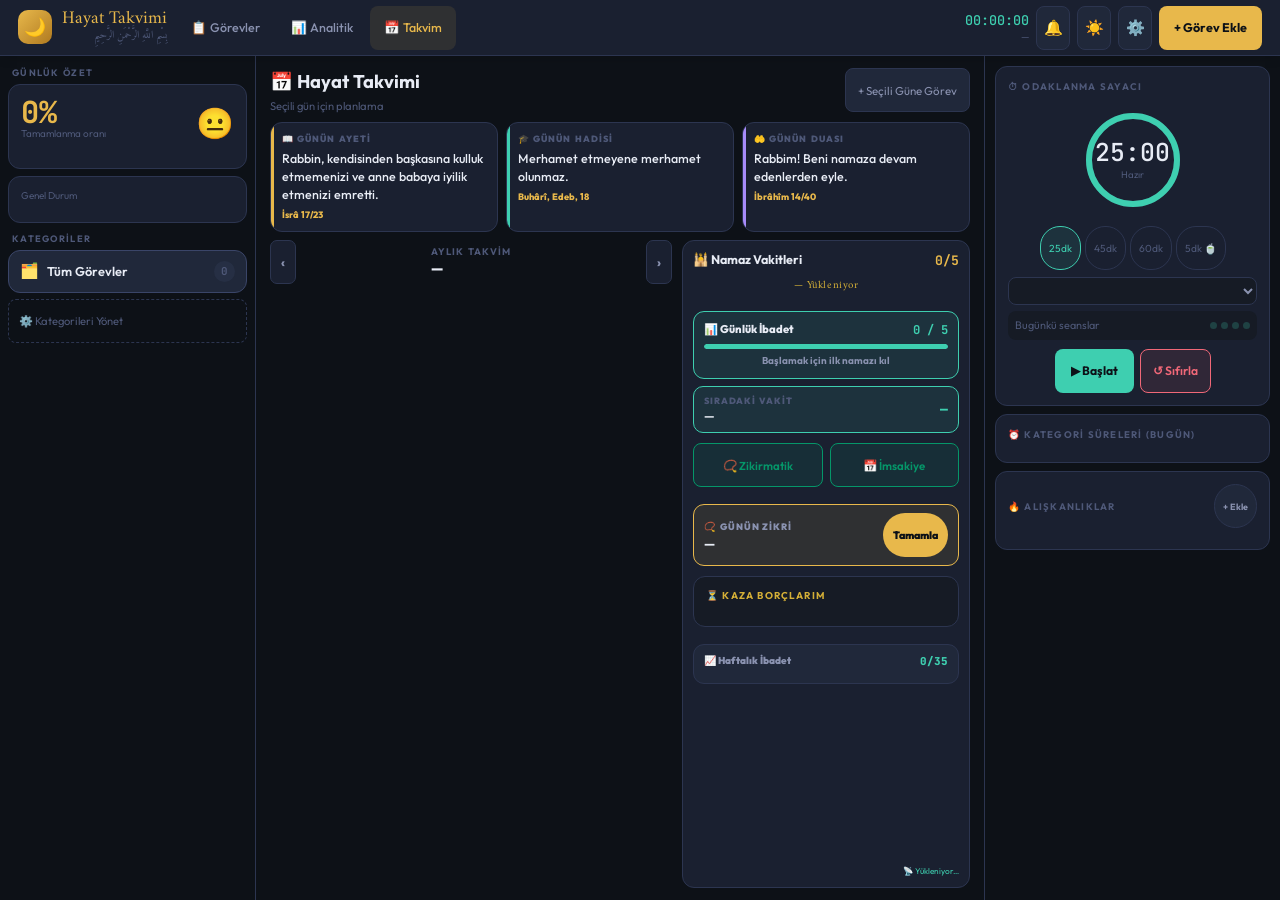
==== commit f2a17c90: "Antigravity" ====
--- a/web/index.html
+++ b/web/index.html
@@ -165,10 +165,16 @@
           <div class="wgrid" id="wgrid"></div>
         </div>
         <div class="ncard cal-prayers">
+          <!-- Hicri Tarih ve Ramazan Banner -->
+          <div id="ramazanBanner" style="display:none;background:linear-gradient(135deg,#059669,#047857);color:#fff;border-radius:10px;padding:10px 13px;margin-bottom:10px;font-size:.78rem;text-align:center;font-weight:600">🌙 Ramazan-ı Şerif Mübarek Olsun!</div>
           <div class="nhead">
             <span class="nhead-l">🕌 Namaz Vakitleri</span>
             <span class="nhead-n" id="namazCnt">0/5</span>
           </div>
+          <!-- Hicri Tarih -->
+          <div style="text-align:center;font-size:.68rem;color:var(--namaz-gold,#D4AF37);margin-bottom:8px;font-family:'Amiri',serif;letter-spacing:.05em" id="hicriDateEl">— Yükleniyor</div>
+          <!-- Kerahat Vakti Uyarı Bandı -->
+          <div id="kerahatBanner" style="display:none;background:rgba(251,146,60,.15);border:1px solid #fb923c;color:#fb923c;border-radius:8px;padding:7px 10px;font-size:.68rem;font-weight:600;margin-bottom:8px;text-align:center"></div>
           <div class="ngrid" id="namazGrid"></div>
           <div class="ibadet-ozet" id="ibadetOzet">
             <div class="io-row"><span>📊 Günlük İbadet</span><strong id="ibadetCount">0 / 5</strong></div>
@@ -181,6 +187,11 @@
               <div class="namaz-next-n">—</div>
             </div>
             <div class="namaz-next-t">—</div>
+          </div>
+          <!-- Aksiyon Butonları -->
+          <div style="display:grid;grid-template-columns:1fr 1fr;gap:7px;margin:10px 0">
+            <button class="namaz-action-btn" onclick="openZikirmatik()">📿 Zikirmatik</button>
+            <button class="namaz-action-btn" onclick="openImsakiye()">📅 İmsakiye</button>
           </div>
           <div class="zikir-card" id="zikirCard">
             <div style="min-width:0">
@@ -189,6 +200,11 @@
               <div class="zikir-note" id="zikirNote"></div>
             </div>
             <button class="zikir-btn" onclick="completeDailyZikir()" id="zikirBtn">Tamamla</button>
+          </div>
+          <!-- Kaza Namazı Takip -->
+          <div class="qada-card">
+            <div class="qada-head">⏳ Kaza Borçlarım</div>
+            <div id="qadaBox"></div>
           </div>
           <div class="weekly-ibadet" id="weeklyIbadet">
             <div class="wi-head"><span>📈 Haftalık İbadet</span><span class="wi-score" id="weeklyIbadetScore">0/35</span></div>
@@ -336,9 +352,10 @@
 <!-- ═══ SİLME ONAY MODAL ═══ -->
 <div class="mov" id="confModal" onclick="if(event.target===this)closeModal('confModal')">
 <div class="modal conf-modal">
-  <div class="modal-title">🗑️ Onayla</div>
+  <div class="modal-title" id="confModalTitle">🗑️ Onayla</div>
   <div class="conf-txt" id="confTxt">Emin misiniz?</div>
-  <div style="display:flex;gap:8px;justify-content:flex-end">
+  <div class="conf-detail" id="confDetail" style="display:none;font-size:.72rem;color:var(--tx3);margin-top:6px;line-height:1.5"></div>
+  <div style="display:flex;gap:8px;justify-content:flex-end;margin-top:14px">
     <button class="mcancel" onclick="closeModal('confModal')">İptal</button>
     <button class="mdel" id="confOk">Sil</button>
   </div>
@@ -457,6 +474,61 @@
 </div>
 </div>
 
+<!-- ═══ NAMAZ TİPİ SEÇME MODAL (Farz/Sünnet/Cemaat) ═══ -->
+<div class="mov" id="prayerTypeModal" onclick="if(event.target===this)closeModal('prayerTypeModal')">
+<div class="modal conf-modal" style="max-width:320px">
+  <div class="modal-title" id="ptModalName">Namaz</div>
+  <div style="font-size:.72rem;color:var(--tx3);margin-bottom:14px;text-align:center">Nasıl kıldınız?</div>
+  <div style="display:flex;flex-direction:column;gap:8px">
+    <button class="pt-opt" data-type="farz" onclick="setPrayerType('farz')">✓ Sadece Farz</button>
+    <button class="pt-opt" data-type="sunnet" onclick="setPrayerType('sunnet')">🌟 Sünnetiyle Birlikte</button>
+    <button class="pt-opt" data-type="cemaat" onclick="setPrayerType('cemaat')">🕌 Cemaatle Kıldım</button>
+  </div>
+  <div style="display:flex;gap:8px;justify-content:center;margin-top:14px">
+    <button class="mcancel" onclick="setPrayerType(null)">✕ Kılınmadı</button>
+    <button class="mcancel" onclick="closeModal('prayerTypeModal')">Kapat</button>
+  </div>
+</div>
+</div>
+
+<!-- ═══ ZİKİRMATİK MODAL ═══ -->
+<div class="mov zikirmatik-ov" id="zikirmatikModal">
+<div class="zikirmatik-wrap">
+  <button class="zm-close" onclick="closeZikirmatik()">✕ Kapat</button>
+  <div class="zm-phases">
+    <div class="zm-phase-dot active" title="Sübhanallah"></div>
+    <div class="zm-phase-dot" title="Elhamdülillah"></div>
+    <div class="zm-phase-dot" title="Allahu Ekber"></div>
+  </div>
+  <div class="zm-ring-wrap">
+    <svg width="150" height="150" viewBox="0 0 150 150">
+      <circle cx="75" cy="75" r="60" fill="none" stroke="rgba(5,150,105,.25)" stroke-width="8"/>
+      <circle id="zmRing" cx="75" cy="75" r="60" fill="none" stroke="#059669" stroke-width="8"
+        stroke-linecap="round" stroke-dasharray="376.99" stroke-dashoffset="376.99"
+        transform="rotate(-90 75 75)" style="transition:stroke-dashoffset .2s ease"/>
+    </svg>
+    <div class="zm-center">
+      <div class="zm-arabic" id="zmArabic">سُبْحَانَ اللَّهِ</div>
+      <div class="zm-tr" id="zmTr">Sübhanallah</div>
+      <div class="zm-count" id="zmCount">0 / 33</div>
+    </div>
+  </div>
+  <button class="zm-tap" onclick="tapZikirmatik()" ontouchstart="tapZikirmatik();event.preventDefault()">
+    👆 Dokunun
+  </button>
+  <button class="zm-reset" onclick="resetZikirmatik()">↺ Sıfırla</button>
+</div>
+</div>
+
+<!-- ═══ AYLIK İMSAKİYE MODAL ═══ -->
+<div class="mov" id="imsakiyeModal" onclick="if(event.target===this)closeModal('imsakiyeModal')">
+<div class="modal" style="max-width:680px">
+  <div class="modal-title">📅 Aylık İmsakiye</div>
+  <div id="imsakiyeContent"><div style="text-align:center;padding:30px;color:var(--tx3)">⏳ Yükleniyor…</div></div>
+  <div class="mfooter"><button class="mcancel" onclick="closeModal('imsakiyeModal')">Kapat</button></div>
+</div>
+</div>
+
 <!-- ═══ PWA BANNER ═══ -->
 <div class="pwa-banner" id="pwaBanner">
   <div style="font-size:.80rem;font-weight:700;color:var(--gold);margin-bottom:3px">📱 Uygulamayı Yükle</div>
@@ -467,6 +539,23 @@
   </div>
 </div>
 
+<!-- ═══ FABRİKA AYARLARI MODAL ═══ -->
+<div class="mov" id="factoryModal" onclick="if(event.target===this)closeModal('factoryModal')">
+<div class="modal conf-modal">
+  <div class="modal-title" style="color:var(--rose)">🧨 Fabrika Ayarlarına Dön</div>
+  <div class="conf-txt">TÜM veri silinir: görevler, kategoriler, alışkanlıklar, ayarlar.</div>
+  <div style="font-size:.72rem;color:var(--tx3);margin-top:8px;margin-bottom:12px">Onaylamak için aşağıya <strong>SIFIRLA</strong> yazın:</div>
+  <input class="finp" id="factoryConfirmInp" placeholder="SIFIRLA" oninput="factoryCheckInput(this)" style="margin-bottom:10px"/>
+  <div style="display:flex;gap:8px;justify-content:flex-end">
+    <button class="mcancel" onclick="closeModal('factoryModal')">İptal</button>
+    <button class="mdel" id="factoryOkBtn" onclick="doFactoryReset()" disabled style="opacity:.4;cursor:not-allowed">🧨 Sıfırla</button>
+  </div>
+</div>
+</div>
+
+<!-- ═══ ÇEVRİMDIŞI BANNER ═══ -->
+<div id="offlineBanner" style="display:none;position:fixed;bottom:0;left:0;right:0;background:var(--rose);color:#fff;text-align:center;padding:8px;font-size:.75rem;z-index:9999;transition:opacity .3s">📡 Çevrimdışısınız — veriler yerel olarak saklanıyor</div>
+
 <div class="tc" id="tc"></div>
 
 <!-- ═══════════════════════════════════════════
--- a/web/styles.css
+++ b/web/styles.css
@@ -795,3 +795,211 @@
   *, *::before, *::after { animation-duration: .01ms !important; transition-duration: .01ms !important; }
 }
 
+
+/* ═══════════════════════════════════════════
+   YENİ ÖZELLİKLER — NAMAZ VAKİTLERİ ZENGİNLEŞTİRME
+   ═══════════════════════════════════════════ */
+
+/* Dini tema değişkenleri */
+:root {
+  --namaz-green: #059669;
+  --namaz-green-bg: rgba(5,150,105,.12);
+  --namaz-gold: #D4AF37;
+  --namaz-gold-bg: rgba(212,175,55,.10);
+}
+
+/* ── Namaz Aksiyon Butonları ── */
+.namaz-action-btn {
+  background: var(--namaz-green-bg);
+  border: 1px solid var(--namaz-green);
+  color: var(--namaz-green);
+  border-radius: 8px;
+  padding: 8px 6px;
+  font-size: .72rem;
+  font-weight: 600;
+  cursor: pointer;
+  transition: background .2s, transform .1s;
+}
+.namaz-action-btn:hover {
+  background: rgba(5,150,105,.22);
+  transform: translateY(-1px);
+}
+.namaz-action-btn:active { transform: scale(.97); }
+
+/* ── Namaz Tipi Seçme Butonu ── */
+.pt-opt {
+  background: var(--bg2);
+  border: 1.5px solid var(--bd);
+  color: var(--tx);
+  border-radius: 10px;
+  padding: 11px 14px;
+  font-size: .82rem;
+  cursor: pointer;
+  text-align: left;
+  transition: border-color .15s, background .15s;
+}
+.pt-opt:hover { border-color: var(--namaz-green); background: var(--namaz-green-bg); }
+.pt-opt.sel   { border-color: var(--namaz-green); background: var(--namaz-green-bg); color: var(--namaz-green); font-weight: 700; }
+
+/* ── Kaza Namazı Kartı ── */
+.qada-card {
+  background: var(--bg2);
+  border: 1px solid var(--bd);
+  border-radius: 12px;
+  padding: 12px;
+  margin: 10px 0;
+}
+.qada-head {
+  font-size: .62rem;
+  text-transform: uppercase;
+  letter-spacing: .12em;
+  color: var(--namaz-gold);
+  font-weight: 700;
+  margin-bottom: 10px;
+}
+.qada-total {
+  font-size: .72rem;
+  color: var(--tx3);
+  text-align: center;
+  margin-bottom: 8px;
+  padding: 5px;
+  background: var(--bg3);
+  border-radius: 7px;
+}
+.qada-grid { display: flex; flex-direction: column; gap: 5px; }
+.qada-row  { display: flex; align-items: center; justify-content: space-between; }
+.qada-name { font-size: .75rem; color: var(--tx2); font-weight: 500; }
+.qada-controls { display: flex; align-items: center; gap: 8px; }
+.qada-count    { font-size: .82rem; font-weight: 700; min-width: 28px; text-align: center; color: var(--tx3); }
+.qada-count.has-debt { color: var(--rose); }
+.qada-btn {
+  width: 26px; height: 26px;
+  border-radius: 7px;
+  border: 1.5px solid var(--bd);
+  background: var(--bg3);
+  color: var(--tx);
+  font-size: .9rem;
+  cursor: pointer;
+  display: flex; align-items: center; justify-content: center;
+  transition: background .15s;
+}
+.qada-btn:disabled { opacity: .3; cursor: not-allowed; }
+.qada-btn.plus:hover { background: var(--namaz-green-bg); border-color: var(--namaz-green); color: var(--namaz-green); }
+.qada-btn.minus:hover { background: rgba(240,104,120,.12); border-color: var(--rose); color: var(--rose); }
+
+/* ── Zikirmatik Modal ── */
+.zikirmatik-ov {
+  background: rgba(7,10,20,.96) !important;
+  backdrop-filter: blur(12px);
+  align-items: center;
+  justify-content: center;
+}
+.zikirmatik-ov.on { display: flex; }
+.zikirmatik-wrap {
+  display: flex;
+  flex-direction: column;
+  align-items: center;
+  gap: 18px;
+  padding: 24px;
+  width: 100%;
+  max-width: 360px;
+  animation: fadeInUp .25s ease;
+}
+.zm-close {
+  align-self: flex-end;
+  background: rgba(255,255,255,.08);
+  border: none;
+  color: var(--tx3);
+  padding: 6px 12px;
+  border-radius: 20px;
+  font-size: .72rem;
+  cursor: pointer;
+}
+.zm-phases { display: flex; gap: 10px; }
+.zm-phase-dot {
+  width: 12px; height: 12px;
+  border-radius: 50%;
+  background: rgba(255,255,255,.15);
+  border: 2px solid rgba(255,255,255,.2);
+  transition: background .3s, border-color .3s;
+}
+.zm-phase-dot.active { background: var(--namaz-gold); border-color: var(--namaz-gold); }
+.zm-phase-dot.done   { background: var(--namaz-green); border-color: var(--namaz-green); }
+.zm-ring-wrap {
+  position: relative;
+  width: 150px; height: 150px;
+}
+.zm-center {
+  position: absolute;
+  inset: 0;
+  display: flex;
+  flex-direction: column;
+  align-items: center;
+  justify-content: center;
+  gap: 2px;
+}
+.zm-arabic {
+  font-family: 'Amiri', serif;
+  font-size: 1.4rem;
+  color: var(--namaz-gold);
+  text-align: center;
+  direction: rtl;
+}
+.zm-tr    { font-size: .72rem; color: var(--tx3); }
+.zm-count { font-size: .85rem; font-weight: 700; color: var(--tx2); }
+.zm-tap {
+  background: var(--namaz-green);
+  color: #fff;
+  border: none;
+  border-radius: 50%;
+  width: 120px; height: 120px;
+  font-size: 1rem;
+  font-weight: 700;
+  cursor: pointer;
+  transition: transform .1s, box-shadow .15s;
+  box-shadow: 0 0 30px rgba(5,150,105,.4);
+}
+.zm-tap:active { transform: scale(.93); box-shadow: 0 0 10px rgba(5,150,105,.2); }
+.zm-reset {
+  background: transparent;
+  border: 1px solid var(--bd);
+  color: var(--tx3);
+  padding: 7px 18px;
+  border-radius: 20px;
+  font-size: .72rem;
+  cursor: pointer;
+}
+
+/* ── İmsakiye Modal ── */
+.ims-header {
+  text-align: center;
+  font-weight: 700;
+  color: var(--namaz-gold);
+  margin-bottom: 14px;
+  font-size: .85rem;
+}
+.ims-table-wrap { overflow-x: auto; border-radius: 10px; }
+.ims-table {
+  width: 100%;
+  border-collapse: collapse;
+  font-size: .72rem;
+}
+.ims-table th {
+  background: var(--bg3);
+  color: var(--tx3);
+  font-weight: 600;
+  text-transform: uppercase;
+  letter-spacing: .06em;
+  font-size: .58rem;
+  padding: 7px 8px;
+  text-align: center;
+}
+.ims-table td {
+  padding: 6px 8px;
+  text-align: center;
+  border-bottom: 1px solid var(--bd);
+  color: var(--tx2);
+}
+.ims-table tbody tr:hover { background: var(--bg2); }
+.ims-table .ims-today { background: var(--namaz-green-bg) !important; }
+.ims-table .ims-today td { color: var(--namaz-green); font-weight: 600; }
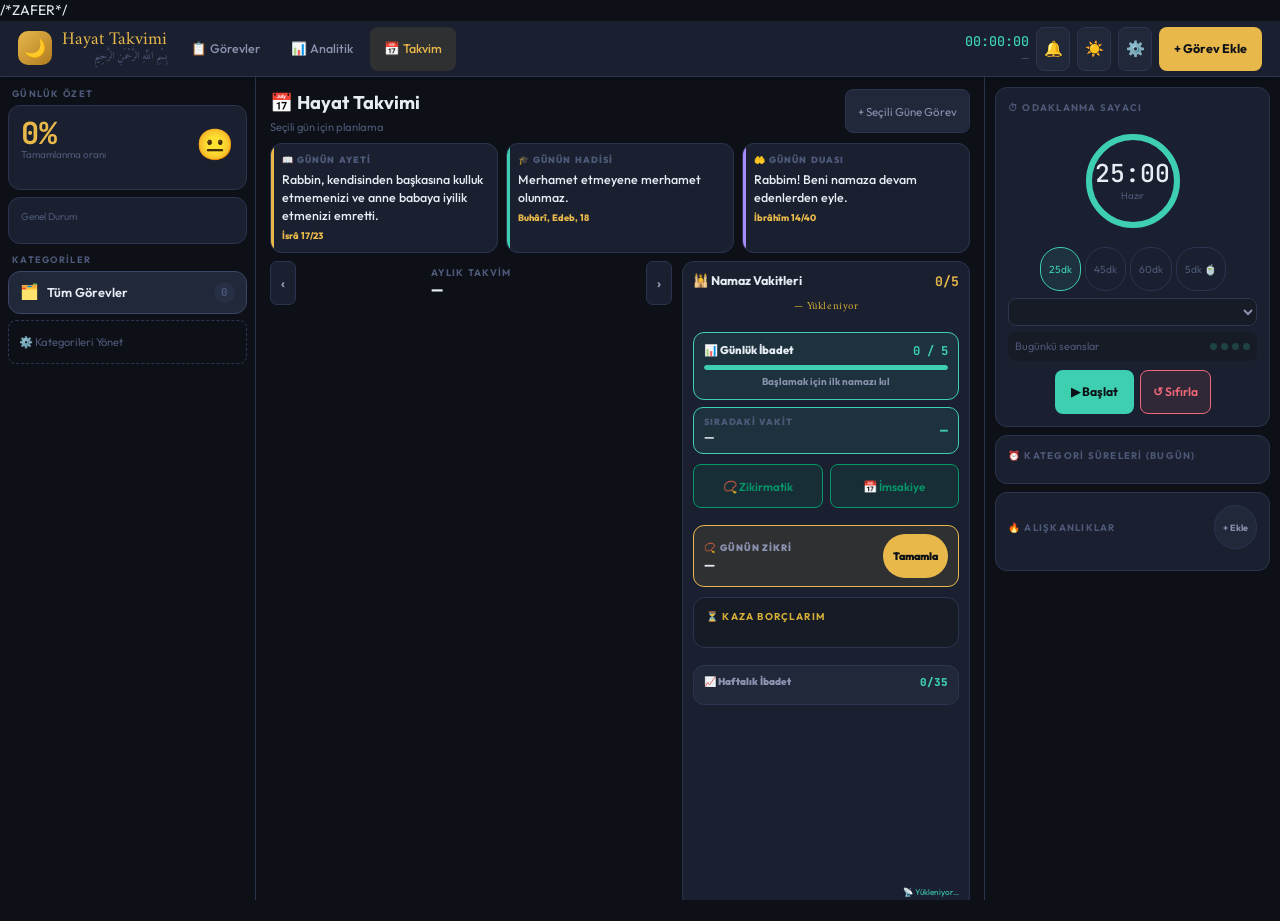
==== commit b86aad52: "Zafer DENEME" ====
--- a/web/index.html
+++ b/web/index.html
@@ -1,6 +1,7 @@
 <!DOCTYPE html>
 <html lang="tr">
 <head>
+  /*ZAFER*/
 <!--
   Hayat Takvimi v7.0
   Görev yönetimi, ibadet takibi, alışkanlık izleme,
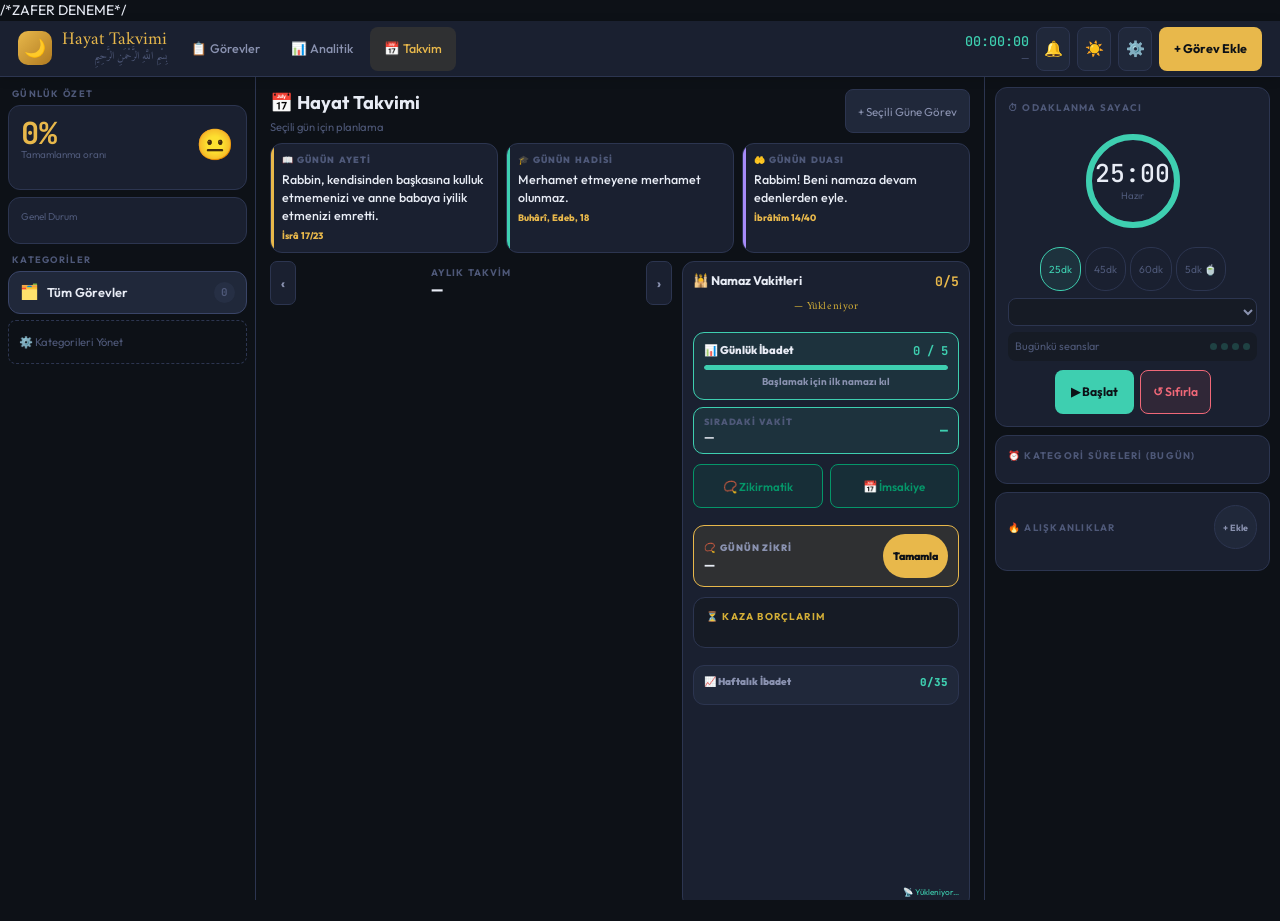
==== commit 7979f996: "Kaydet" ====
--- a/web/index.html
+++ b/web/index.html
@@ -1,7 +1,7 @@
 <!DOCTYPE html>
 <html lang="tr">
 <head>
-  /*ZAFER*/
+  /*ZAFER DENEME*/
 <!--
   Hayat Takvimi v7.0
   Görev yönetimi, ibadet takibi, alışkanlık izleme,
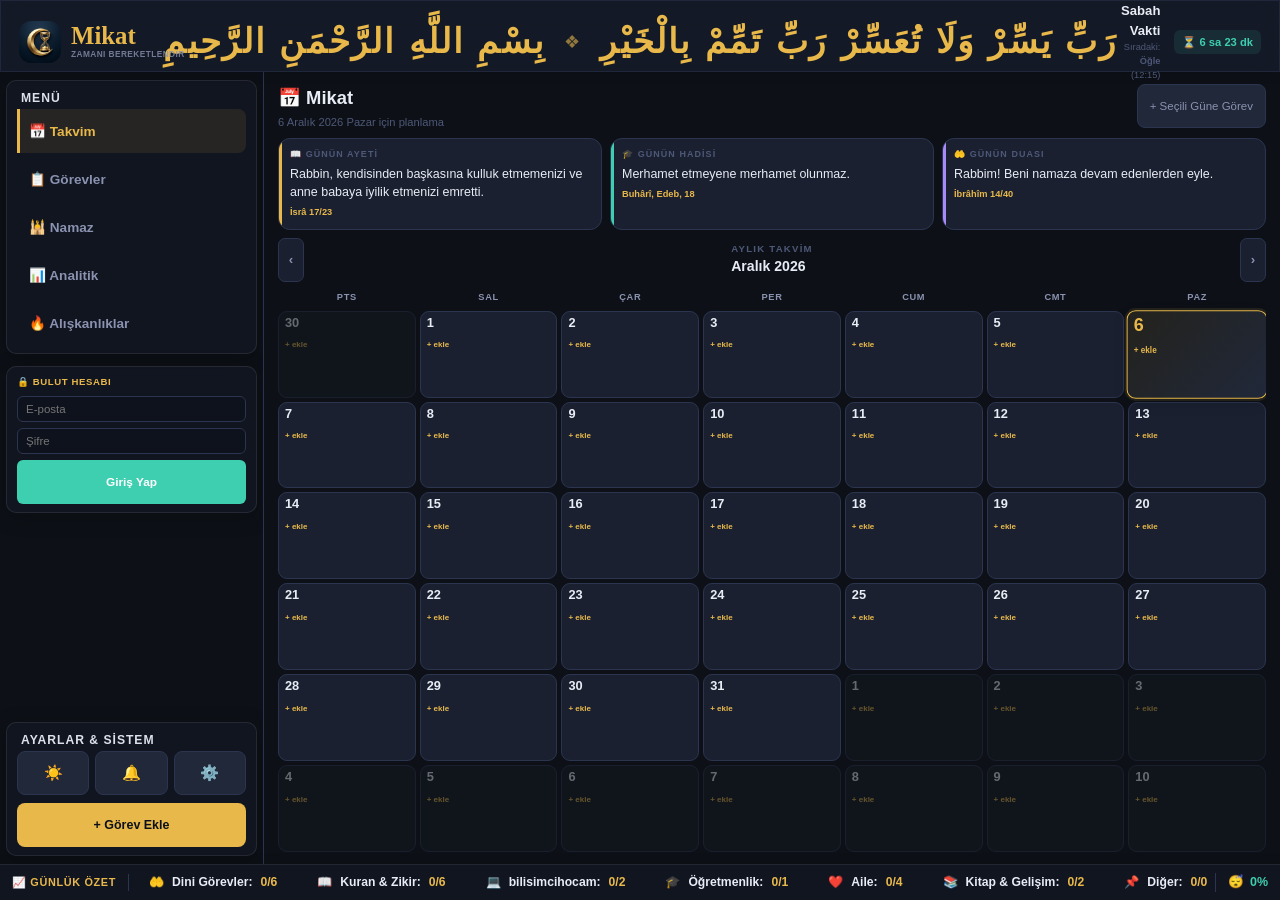
==== commit 864f60f7: "yeni düzen" ====
--- a/web/index.html
+++ b/web/index.html
@@ -1,7 +1,6 @@
-<!DOCTYPE html>
+﻿<!DOCTYPE html>
 <html lang="tr">
 <head>
-  /*ZAFER DENEME*/
 <!--
   Hayat Takvimi v7.0
   Görev yönetimi, ibadet takibi, alışkanlık izleme,
@@ -9,9 +8,10 @@
   Tek dosyalık HTML/CSS/JavaScript — localStorage tabanlı.
 -->
 <meta charset="UTF-8">
+<meta http-equiv="Content-Security-Policy" content="default-src 'self'; script-src 'self' 'unsafe-inline'; connect-src 'self' https://api.aladhan.com; style-src 'self' 'unsafe-inline' https://fonts.googleapis.com; font-src 'self' https://fonts.gstatic.com; img-src 'self' data:; frame-src 'none'; object-src 'none';">
 <meta name="viewport" content="width=device-width, initial-scale=1.0">
 <meta name="theme-color" content="#0d1117">
-<title>Hayat Takvimi</title>
+<title>Mikat</title>
 <link rel="manifest" href="manifest.json">
 <link rel="preconnect" href="https://fonts.googleapis.com">
 <link href="https://fonts.googleapis.com/css2?family=Amiri:wght@400;700&family=Outfit:wght@300;400;500;600;700&family=JetBrains+Mono:wght@400;500;600&display=swap" rel="stylesheet">
@@ -21,29 +21,29 @@
 
 <!-- ═══ ÜST BAR ═══ -->
 <div class="topbar">
-  <div class="brand">
-    <div class="brand-ico">🌙</div>
-    <div>
-      <div class="brand-name">Hayat Takvimi</div>
-      <div class="brand-ara">بِسْمِ اللَّهِ الرَّحْمَنِ الرَّحِيمِ</div>
-    </div>
-  </div>
-  <div class="tnav-wrap">
-    <button class="tnav" onclick="showView('tasks',this)">📋 Görevler</button>
-    <button class="tnav" onclick="showView('analytics',this)">📊 Analitik</button>
-    <button class="tnav on" onclick="showView('calendar',this)">📅 Takvim</button>
-  </div>
-  <div class="top-r">
-    <div style="text-align:right">
-      <div class="clk" id="clockEl">00:00:00</div>
-      <div class="dstr" id="dateEl">—</div>
-    </div>
-    <button class="tbtn notif-btn" id="notifBtn" onclick="toggleNotifications()" title="Bildirimler">
-      🔔<div class="notif-dot"></div>
-    </button>
-    <button class="tbtn" id="themeBtn" onclick="toggleTheme()" title="Tema">☀️</button>
-    <button class="tbtn" onclick="openSettings()" title="Ayarlar">⚙️</button>
-    <button class="tbtn-add" onclick="openAdd()">+ Görev Ekle</button>
+  <div style="display:flex; align-items:center; gap:8px;">
+    <div class="brand">
+      <div class="brand-ico" style="background: none; border: none; padding: 0;">
+        <img src="mikat-logo.png" alt="Mikat" style="width: 100%; height: 100%; object-fit: cover; border-radius: 12px; display: block;">
+      </div>
+      <div>
+        <div class="brand-name">Mikat</div>
+        <div class="brand-sub">Zamanı Bereketlendir</div>
+      </div>
+    </div>
+  </div>
+  
+  <!-- Besmele ve Rabbi Yessir Duası (Header Merkez) -->
+  <div class="header-dua">
+    <span class="dua-basmala">بِسْمِ اللَّهِ الرَّحْمَنِ الرَّحِيمِ</span>
+    <span class="dua-separator">❖</span>
+    <span class="dua-arabic">رَبِّ يَسِّرْ وَلَا تُعَسِّرْ رَبِّ تَمِّمْ بِالْخَيْرِ</span>
+  </div>
+
+
+  <div class="top-r" style="display:flex; align-items:center;">
+    <!-- Namaz Vakti Mini Gösterge -->
+    <div id="headerPrayerVakit" style="display:flex; align-items:center; gap:8px; display:none;"></div>
   </div>
 </div>
 
@@ -52,31 +52,34 @@
 
   <!-- SOL PANEL -->
   <div class="sidebar">
-    <div>
-      <div class="slbl">Günlük Özet</div>
-      <div class="dcard">
-        <div style="display:flex;align-items:center;justify-content:space-between;margin-bottom:5px">
-          <div><div class="dscore" id="dscore">0%</div><div class="dsub">Tamamlanma oranı</div></div>
-          <div style="font-size:1.9rem" id="dmood">😐</div>
-        </div>
-        <div id="dpbars"></div>
-      </div>
-      <div class="dcard" style="margin-top:7px">
-        <div class="dsub" style="margin-bottom:6px">Genel Durum</div>
-        <div id="genelDurum"></div>
-      </div>
-    </div>
-    <div>
-      <div class="slbl">Kategoriler</div>
-      <div class="ccards">
-        <div class="allcard on" id="allcard" onclick="filterCat(null)">
-          <span style="font-size:.95rem">🗂️</span>
-          <span class="allcard-nm">Tüm Görevler</span>
-          <span class="allcard-n" id="allnum">0</span>
-        </div>
-        <div id="ccards"></div>
-      </div>
-      <button class="cat-mgr-btn" onclick="openCatManager()">⚙️ Kategorileri Yönet</button>
+    <div class="sidebar-wrapper">
+      <!-- Menü Kartı -->
+      <div class="dcard sidebar-menu-card">
+        <div class="slbl" style="margin-bottom:8px">Menü</div>
+        <div class="sidebar-menu-list">
+          <button class="menu-item-vertical on" onclick="showView('calendar', this)">📅 Takvim</button>
+          <button class="menu-item-vertical" onclick="showView('tasks', this)">📋 Görevler</button>
+          <button class="menu-item-vertical" onclick="showView('prayers', this)">🕌 Namaz</button>
+          <button class="menu-item-vertical" onclick="showView('analytics', this)">📊 Analitik</button>
+          <button class="menu-item-vertical" onclick="showView('habits', this)">🔥 Alışkanlıklar</button>
+        </div>
+      </div>
+
+      <!-- Oturum Açma Kartı -->
+      <div class="dcard sidebar-auth-card" id="sidebarAuthCard"></div>
+
+      <!-- Ayarlar Kartı -->
+      <div class="dcard sidebar-settings-card">
+        <div class="slbl" style="margin-bottom:6px">Ayarlar & Sistem</div>
+        <div class="sidebar-settings-buttons" style="display:flex; gap:6px; margin-bottom:8px;">
+          <button class="tbtn" id="themeBtn" onclick="toggleTheme()" title="Tema" style="flex:1; width:auto; height:36px;">☀️</button>
+          <button class="tbtn notif-btn" id="notifBtn" onclick="toggleNotifications()" title="Bildirimler" style="flex:1; width:auto; height:36px; position:relative;">
+            🔔<div class="notif-dot"></div>
+          </button>
+          <button class="tbtn" onclick="openSettings()" title="Ayarlar" style="flex:1; width:auto; height:36px;">⚙️</button>
+        </div>
+        <button class="tbtn-add" onclick="openAdd()" style="width:100%; height:36px;">+ Görev Ekle</button>
+      </div>
     </div>
   </div>
 
@@ -94,6 +97,20 @@
           <button class="btn" onclick="clearDone()">🧹 Temizle</button>
         </div>
       </div>
+      
+      <!-- KATEGORİ SEÇİCİ -->
+      <div class="tasks-categories-wrap">
+        <div class="tasks-categories-list">
+          <div class="cat-pill on" id="allcard" onclick="filterCat(null)">
+            <span class="cat-pill-ico">🗂️</span>
+            <span class="cat-pill-nm">Tüm Görevler</span>
+            <span class="cat-pill-n" id="allnum">0</span>
+          </div>
+          <div id="ccards" style="display:flex;gap:8px;"></div>
+          <button class="cat-mgr-pill" onclick="openCatManager()" title="Kategorileri Yönet">⚙️</button>
+        </div>
+      </div>
+
       <div class="fbar">
         <div class="sw"><span class="sw-i">🔍</span><input type="text" id="searchInp" placeholder="Görev ara..." oninput="renderTasks()"/></div>
         <button class="fchip on" onclick="setFilter('all',this)">Tümü</button>
@@ -125,7 +142,7 @@
     <div class="view on" id="v-calendar">
       <div class="page-hdr">
         <div>
-          <div class="page-title">📅 Hayat Takvimi</div>
+          <div class="page-title">📅 Mikat</div>
           <div class="page-sub" id="calSub">Seçili gün için planlama</div>
         </div>
         <div class="page-acts">
@@ -137,144 +154,223 @@
       <div class="daily-grid">
         <div class="daily-card">
           <div class="daily-title">📖 GÜNÜN AYETİ</div>
-          <div class="daily-text">Rabbin, kendisinden başkasına kulluk etmemenizi ve anne babaya iyilik etmenizi emretti.</div>
-          <div class="daily-src">İsrâ 17/23</div>
+          <div class="daily-text" id="dailyAyatText">Rabbin, kendisinden başkasına kulluk etmemenizi ve anne babaya iyilik etmenizi emretti.</div>
+          <div class="daily-src" id="dailyAyatSrc">İsrâ 17/23</div>
         </div>
         <div class="daily-card hadis">
           <div class="daily-title">🎓 GÜNÜN HADİSİ</div>
-          <div class="daily-text">Merhamet etmeyene merhamet olunmaz.</div>
-          <div class="daily-src">Buhârî, Edeb, 18</div>
+          <div class="daily-text" id="dailyHadisText">Merhamet etmeyene merhamet olunmaz.</div>
+          <div class="daily-src" id="dailyHadisSrc">Buhârî, Edeb, 18</div>
         </div>
         <div class="daily-card dua">
           <div class="daily-title">🤲 GÜNÜN DUASI</div>
-          <div class="daily-text">Rabbim! Beni namaza devam edenlerden eyle.</div>
-          <div class="daily-src">İbrâhîm 14/40</div>
-        </div>
-      </div>
-
-      <!-- Takvim + Namaz Paneli -->
-      <div class="cal-row">
-        <div class="cal-main">
-          <div class="month-head">
-            <button class="month-nav" onclick="changeMonth(-1)">‹</button>
-            <div>
-              <div class="section-lbl">AYLIK TAKVİM</div>
-              <div class="month-title" id="monthTitle">—</div>
+          <div class="daily-text" id="dailyDuaText">Rabbim! Beni namaza devam edenlerden eyle.</div>
+          <div class="daily-src" id="dailyDuaSrc">İbrâhîm 14/40</div>
+        </div>
+      </div>
+
+      <!-- Aylık Takvim -->
+      <div class="cal-main-full">
+        <div class="month-head">
+          <button class="month-nav" onclick="changeMonth(-1)">‹</button>
+          <div>
+            <div class="section-lbl">AYLIK TAKVİM</div>
+            <div class="month-title" id="monthTitle">—</div>
+          </div>
+          <button class="month-nav" onclick="changeMonth(1)">›</button>
+        </div>
+        <div class="wgrid" id="wgrid"></div>
+      </div>
+    </div><!-- /v-calendar -->
+
+    <!-- NAMAZ -->
+    <div class="view" id="v-prayers">
+      <div class="page-hdr">
+        <div>
+          <div class="page-title">🕌 Namaz Vakitleri & İbadet Takibi</div>
+          <div style="text-align:left;font-size:.78rem;color:var(--namaz-gold,#D4AF37);margin-top:4px;font-family:'Amiri',serif;letter-spacing:.05em" id="hicriDateEl">— Yükleniyor</div>
+        </div>
+        <div class="page-acts">
+          <span class="namaz-live" id="namazSource">📡 Yükleniyor…</span>
+        </div>
+      </div>
+
+      <!-- Ramazan & Kerahat Uyarıları -->
+      <div id="ramazanBanner" style="display:none;background:linear-gradient(135deg,#059669,#047857);color:#fff;border-radius:10px;padding:10px 13px;margin-bottom:12px;font-size:.78rem;text-align:center;font-weight:600">🌙 Ramazan-ı Şerif Mübarek Olsun!</div>
+      <div id="kerahatBanner" style="display:none;background:rgba(251,146,60,.15);border:1px solid #fb923c;color:#fb923c;border-radius:8px;padding:9px 12px;font-size:.74rem;font-weight:600;margin-bottom:12px;text-align:center"></div>
+
+      <!-- ── SATIR 1: VAKTİN AYET/HADİSİ & GÜNLÜK FARZ DURUMU (2 Kolon — Ayrı Kalın Çerçeveli Tasarım) ── -->
+      <div style="display: flex; gap: 16px; margin-bottom: 16px; align-items: stretch; width: 100%;">
+        <!-- Vakit Kadranı ve Sayaç (Sol - Kalın Koyu Yeşil Çerçeve) -->
+        <div class="ncard gauge-card" style="display: flex; flex-direction: column; align-items: center; justify-content: flex-start; margin: 0; padding: 14px 20px 20px; background: linear-gradient(135deg, #092c2a 0%, #031413 100%); border: 3px solid #0d403d; border-radius: 18px; box-shadow: 0 8px 32px rgba(0,0,0,0.4); aspect-ratio: 2 / 1; width: 400px; flex: 0 0 400px;">
+          <!-- Top center title for hover text -->
+          <div id="dialHoverTitle" style="color: var(--gold); font-size: 0.58rem; font-weight: 800; letter-spacing: 0.08em; text-transform: uppercase; margin-bottom: 8px; min-height: 12px; text-align: center; width: 100%;">VAKİT KADRANI</div>
+          <div class="gauge-wrap" style="width: 360px; height: 180px; margin: 0 auto; position: relative; overflow: hidden;">
+            <svg id="vakitDialSvg" width="360" height="180" viewBox="0 10 200 100" style="overflow: hidden;">
+              <!-- Outer circle border (arch) -->
+              <path d="M 18 110 A 82 82 0 0 1 182 110" fill="none" stroke="rgba(20,91,88,0.4)" stroke-width="1"/>
+              
+              <!-- Outer Bezel for Hour Numbers (arch segment) -->
+              <path d="M 2 110 A 98 98 0 0 1 198 110 L 182 110 A 82 82 0 0 0 18 110 Z" fill="#9bc7c5" stroke="#145b58" stroke-width="0.8"/>
+              
+              <!-- Sector paths (annular sectors) will go here -->
+              <g id="dialSectors"></g>
+              
+              <!-- Red separator lines will go here -->
+              <g id="dialSeparators"></g>
+              
+              <!-- Ticks and hour numbers will go here -->
+              <g id="dialHours"></g>
+              
+              <!-- Central circle for countdown backdrop (arch) - light glowing backdrop -->
+              <path d="M 48 110 A 52 52 0 0 1 152 110 Z" fill="#a4cfce" stroke="#145b58" stroke-width="1.2"/>
+              
+              <!-- Needle (Red pointer) -->
+              <line id="dialNeedle" x1="100" y1="110" x2="100" y2="24" stroke="#ef4444" stroke-width="2.5" stroke-linecap="round" />
+              <!-- Needle cap -->
+              <circle cx="100" cy="110" r="4.5" fill="#ef4444"/>
+            </svg>
+            
+            <!-- Info in the center: countdown timer with dark text -->
+            <div id="dialCenterText" style="position: absolute; bottom: 8px; left: 0; right: 0; display: flex; flex-direction: column; align-items: center; justify-content: center; text-align: center; pointer-events: none; line-height: 1.15;">
+              <div style="font-size: 0.56rem; font-weight: 900; color: #0c3d3a; text-transform: uppercase; letter-spacing: 0.05em; opacity: 0.95; margin-bottom: 2px;">Vaktin Çıkmasına</div>
+              <div style="font-size: 1.45rem; font-weight: 900; color: #031413; font-family: 'JetBrains Mono', monospace; letter-spacing: -0.02em;" id="dialCountdown">--:--<span style="font-size: 0.65em; font-weight: 900; vertical-align: super; margin-left: 1px;" id="dialCountdownSec">--</span></div>
             </div>
-            <button class="month-nav" onclick="changeMonth(1)">›</button>
-          </div>
-          <div class="wgrid" id="wgrid"></div>
-        </div>
-        <div class="ncard cal-prayers">
-          <!-- Hicri Tarih ve Ramazan Banner -->
-          <div id="ramazanBanner" style="display:none;background:linear-gradient(135deg,#059669,#047857);color:#fff;border-radius:10px;padding:10px 13px;margin-bottom:10px;font-size:.78rem;text-align:center;font-weight:600">🌙 Ramazan-ı Şerif Mübarek Olsun!</div>
-          <div class="nhead">
-            <span class="nhead-l">🕌 Namaz Vakitleri</span>
-            <span class="nhead-n" id="namazCnt">0/5</span>
-          </div>
-          <!-- Hicri Tarih -->
-          <div style="text-align:center;font-size:.68rem;color:var(--namaz-gold,#D4AF37);margin-bottom:8px;font-family:'Amiri',serif;letter-spacing:.05em" id="hicriDateEl">— Yükleniyor</div>
-          <!-- Kerahat Vakti Uyarı Bandı -->
-          <div id="kerahatBanner" style="display:none;background:rgba(251,146,60,.15);border:1px solid #fb923c;color:#fb923c;border-radius:8px;padding:7px 10px;font-size:.68rem;font-weight:600;margin-bottom:8px;text-align:center"></div>
-          <div class="ngrid" id="namazGrid"></div>
-          <div class="ibadet-ozet" id="ibadetOzet">
-            <div class="io-row"><span>📊 Günlük İbadet</span><strong id="ibadetCount">0 / 5</strong></div>
-            <div class="io-bar"><div class="io-fill" id="ibadetBar"></div></div>
-            <div class="io-msg" id="ibadetMsg">Başlamak için ilk namazı kıl</div>
-          </div>
-          <div class="namaz-next" id="namazNext">
-            <div>
-              <div class="namaz-next-l">Sıradaki Vakit</div>
-              <div class="namaz-next-n">—</div>
+          </div>
+        </div>
+
+        <!-- Vaktin Ayeti (Sağ - Kalın Koyu Kehribar/Altın Çerçeve) -->
+        <div class="ncard quote-card" id="vaktinQuoteCard" style="display: flex; flex-direction: column; justify-content: center; min-height: 80px; margin: 0; padding: 20px 24px; border: 3px solid #6d4e1b; border-radius: 18px; flex: 1; height: auto;">
+          <div class="daily-title" id="vaktinQuoteTitle" style="color:var(--gold); font-size: 0.58rem; font-weight: 800; letter-spacing: 0.08em; margin-bottom: 2px;">📖 GÜNÜN AYETİ</div>
+          <!-- Arapça Kısmı -->
+          <div id="vaktinQuoteArabic" style="font-family:'Amiri',serif; font-size: 1.05rem; color: var(--gold); text-align: right; margin-top: 2px; line-height: 1.25;"></div>
+          <!-- Meal Kısmı -->
+          <div class="daily-text" id="vaktinQuoteText" style="font-size: 0.76rem; line-height: 1.35; font-weight: 600; margin: 4px 0; color: var(--tx);">—</div>
+          <div class="daily-src" id="vaktinQuoteSrc" style="font-size: 0.62rem; color: var(--tx3); text-align: right; font-weight: 700;">—</div>
+        </div>
+      </div>
+
+      <!-- ── SATIR 2: FARZ NAMAZ ÇETELESİ & VAKİTLER (Full Width Grid) ── -->
+      <div class="ncard" style="margin-bottom: 16px;">
+        <div class="nhead" style="margin-bottom: 12px; padding: 12px 16px 0;">
+          <span class="nhead-l">🕌 Günlük Farz Namazlar</span>
+          <span class="nhead-n" id="namazCnt" style="background: var(--goldbg); color: var(--gold); padding: 2px 8px; border-radius: 12px; font-size: 0.72rem; font-weight: 700;">0/5</span>
+        </div>
+        <div class="ngrid" id="namazGrid" style="display: grid; grid-template-columns: repeat(6, 1fr); gap: 12px; padding: 0 16px 16px;"></div>
+      </div>
+
+      <!-- ── SATIR 3: NAFİLELER, ZİKİR & HAFTALIK GRAFİK (3 Sütun) ── -->
+      <div style="display: grid; grid-template-columns: 1.1fr 1fr 1.1fr; gap: 16px; margin-bottom: 16px;">
+        <!-- Nafile İbadetler -->
+        <div class="ncard nafile-card" style="margin: 0;">
+          <div class="nhead">✨ Nafile İbadetler</div>
+          <div class="nafile-grid" id="nafileGrid" style="margin-top: 8px;"></div>
+        </div>
+
+        <!-- Zikir & Tesbihat -->
+        <div class="ncard zikir-widget" style="margin: 0; display: flex; flex-direction: column; justify-content: space-between;">
+          <div>
+            <div class="nhead" style="margin-bottom: 10px;">📿 Zikir & Tesbihat</div>
+            <div class="zikir-card" id="zikirCard" style="margin-top:0; border:none; background:none; padding:0;">
+              <div style="min-width:0">
+                <div class="zikir-text" id="zikirText" style="font-size:1.05rem; font-weight: 700; color: var(--tx); margin-bottom:4px; white-space: nowrap; overflow: hidden; text-overflow: ellipsis;">—</div>
+                <div class="zikir-note" id="zikirNote" style="font-size:.68rem; color: var(--tx3); margin-bottom:8px;"></div>
+              </div>
             </div>
-            <div class="namaz-next-t">—</div>
-          </div>
-          <!-- Aksiyon Butonları -->
-          <div style="display:grid;grid-template-columns:1fr 1fr;gap:7px;margin:10px 0">
-            <button class="namaz-action-btn" onclick="openZikirmatik()">📿 Zikirmatik</button>
-            <button class="namaz-action-btn" onclick="openImsakiye()">📅 İmsakiye</button>
-          </div>
-          <div class="zikir-card" id="zikirCard">
-            <div style="min-width:0">
-              <div class="zikir-title">📿 Günün Zikri</div>
-              <div class="zikir-text" id="zikirText">—</div>
-              <div class="zikir-note" id="zikirNote"></div>
+          </div>
+          <div>
+            <button class="zikir-btn" onclick="completeDailyZikir()" id="zikirBtn" style="width: 100%; margin-bottom: 8px;">Hedefi Tamamla</button>
+            <div style="display:grid; grid-template-columns: 1fr 1fr; gap: 8px;">
+              <button class="namaz-action-btn" onclick="openZikirmatik()" style="padding: 6px; font-size: 0.72rem;">📿 Zikirmatik</button>
+              <button class="namaz-action-btn" onclick="openImsakiye()" style="padding: 6px; font-size: 0.72rem;">📅 İmsakiye</button>
             </div>
-            <button class="zikir-btn" onclick="completeDailyZikir()" id="zikirBtn">Tamamla</button>
-          </div>
-          <!-- Kaza Namazı Takip -->
-          <div class="qada-card">
-            <div class="qada-head">⏳ Kaza Borçlarım</div>
+          </div>
+        </div>
+
+        <!-- Sağ Sütun: Haftalık Takip & Kaza Namazları -->
+        <div style="display: flex; flex-direction: column; gap: 16px; justify-content: space-between;">
+          <!-- Haftalık İbadet Grafiği -->
+          <div class="weekly-ibadet" id="weeklyIbadet" style="margin: 0; padding:12px; background:var(--sf); border:1px solid var(--bd); border-radius:var(--r); display: flex; flex-direction: column; justify-content: space-between; flex: 1;">
+            <div class="wi-head" style="margin-bottom: 8px; display: flex; justify-content: space-between; align-items: center;">
+              <span style="font-weight: 700; font-size: 0.78rem; color: var(--tx);">📈 Haftalık Takip</span>
+              <span class="wi-score" id="weeklyIbadetScore" style="color: var(--teal); font-weight: 800; font-size: 0.78rem;">0/35</span>
+            </div>
+            <div class="wi-days" id="weeklyIbadetDays" style="flex: 1; display: flex; align-items: center; justify-content: space-between; gap: 4px;"></div>
+          </div>
+          
+          <!-- Kaza Namazı Takip (Küçük Kart) -->
+          <div class="ncard qada-card" id="qadaCardCompact" style="margin: 0; padding: 12px; flex: 1;">
+            <div class="qada-head" style="font-weight: 700; font-size: 0.78rem; color: var(--tx); margin-bottom: 6px;">⏳ Kaza Borçlarım</div>
             <div id="qadaBox"></div>
           </div>
-          <div class="weekly-ibadet" id="weeklyIbadet">
-            <div class="wi-head"><span>📈 Haftalık İbadet</span><span class="wi-score" id="weeklyIbadetScore">0/35</span></div>
-            <div class="wi-days" id="weeklyIbadetDays"></div>
-          </div>
-          <div class="namaz-live" id="namazSource">📡 Yükleniyor…</div>
-        </div>
-      </div>
-    </div><!-- /v-calendar -->
+        </div>
+      </div>
+    </div><!-- /v-prayers -->
+
+    <!-- ALIŞKANLIKLAR -->
+    <div class="view" id="v-habits">
+      <div class="page-hdr">
+        <div>
+          <div class="page-title">🔥 Alışkanlıklar</div>
+          <div class="page-sub">Düzenli tekrarlanan alışkanlıkların takibi</div>
+        </div>
+        <div class="page-acts">
+          <button class="btn" onclick="addHabitPrompt()">+ Yeni Alışkanlık</button>
+        </div>
+      </div>
+      <div id="habitList" class="habits-view-list" style="margin-bottom: 24px;"></div>
+      
+      <!-- ODAKLANMA VE İSTATİSTİKLER (Eski Sağ Panel) -->
+      <div class="habits-footer-grid" style="display: grid; grid-template-columns: 1fr 1fr; gap: 16px; margin-top: 24px;">
+        <!-- Odaklanma Sayacı -->
+        <div class="rcard">
+          <div class="rcard-title">
+            <span>⏱ Odaklanma Sayacı</span>
+            <span id="timerCatLbl" style="color:var(--teal);font-size:.58rem"></span>
+          </div>
+          <div class="timer-wrap">
+            <div class="trw">
+              <svg width="108" height="108" viewBox="0 0 108 108">
+                <circle cx="54" cy="54" r="44" fill="none" stroke="#2c3550" stroke-width="6"/>
+                <circle id="timerRing" cx="54" cy="54" r="44" fill="none" stroke="#3ecfb0" stroke-width="6" stroke-linecap="round"
+                  stroke-dasharray="276.5" stroke-dashoffset="0" transform="rotate(-90 54 54)"
+                  style="transition:stroke-dashoffset 1s linear"/>
+              </svg>
+              <div class="ti">
+                <div class="tnum" id="tnum">25:00</div>
+                <div class="tph"  id="tph">Hazır</div>
+              </div>
+            </div>
+          </div>
+          <div class="tpres">
+            <button class="tpre on" onclick="setPreset(25,this)">25dk</button>
+            <button class="tpre" onclick="setPreset(45,this)">45dk</button>
+            <button class="tpre" onclick="setPreset(60,this)">60dk</button>
+            <button class="tpre" onclick="setPreset(5,this)">5dk 🍵</button>
+          </div>
+          <select class="tcat" id="timerCat" style="width: 100%; margin-top: 8px;"></select>
+          <div class="sessrow" style="margin-top: 8px;">
+            <span>Bugünkü seanslar</span>
+            <div class="sdots" id="sdots">
+              <div class="sdot"></div><div class="sdot"></div>
+              <div class="sdot"></div><div class="sdot"></div>
+            </div>
+          </div>
+          <div class="tbtns" style="margin-top: 8px;">
+            <button class="tbstart" id="tbstart" onclick="timerToggle()">▶ Başlat</button>
+            <button class="tbreset" onclick="timerReset()">↺ Sıfırla</button>
+          </div>
+        </div>
+
+        <!-- Kategori Süreleri -->
+        <div class="rcard">
+          <div class="rcard-title">⏰ Kategori Süreleri (Bugün)</div>
+          <div id="catTimes" style="margin-top: 10px;"></div>
+        </div>
+      </div>
+    </div><!-- /v-habits -->
 
   </div><!-- /center -->
-
-  <!-- SAĞ PANEL -->
-  <div class="rpanel">
-    <!-- Odaklanma Sayacı -->
-    <div class="rcard">
-      <div class="rcard-title">
-        <span>⏱ Odaklanma Sayacı</span>
-        <span id="timerCatLbl" style="color:var(--teal);font-size:.58rem"></span>
-      </div>
-      <div class="timer-wrap">
-        <div class="trw">
-          <svg width="108" height="108" viewBox="0 0 108 108">
-            <circle cx="54" cy="54" r="44" fill="none" stroke="#2c3550" stroke-width="6"/>
-            <circle id="timerRing" cx="54" cy="54" r="44" fill="none" stroke="#3ecfb0" stroke-width="6" stroke-linecap="round"
-              stroke-dasharray="276.5" stroke-dashoffset="0" transform="rotate(-90 54 54)"
-              style="transition:stroke-dashoffset 1s linear"/>
-          </svg>
-          <div class="ti">
-            <div class="tnum" id="tnum">25:00</div>
-            <div class="tph"  id="tph">Hazır</div>
-          </div>
-        </div>
-      </div>
-      <div class="tpres">
-        <button class="tpre on" onclick="setPreset(25,this)">25dk</button>
-        <button class="tpre" onclick="setPreset(45,this)">45dk</button>
-        <button class="tpre" onclick="setPreset(60,this)">60dk</button>
-        <button class="tpre" onclick="setPreset(5,this)">5dk 🍵</button>
-      </div>
-      <select class="tcat" id="timerCat"></select>
-      <div class="sessrow">
-        <span>Bugünkü seanslar</span>
-        <div class="sdots" id="sdots">
-          <div class="sdot"></div><div class="sdot"></div>
-          <div class="sdot"></div><div class="sdot"></div>
-        </div>
-      </div>
-      <div class="tbtns">
-        <button class="tbstart" id="tbstart" onclick="timerToggle()">▶ Başlat</button>
-        <button class="tbreset" onclick="timerReset()">↺ Sıfırla</button>
-      </div>
-    </div>
-
-    <!-- Kategori Süreleri -->
-    <div class="rcard">
-      <div class="rcard-title">⏰ Kategori Süreleri (Bugün)</div>
-      <div id="catTimes"></div>
-    </div>
-
-    <!-- Alışkanlıklar -->
-    <div class="rcard">
-      <div class="rcard-title">
-        <span>🔥 Alışkanlıklar</span>
-        <button class="mini-act" onclick="addHabitPrompt()">+ Ekle</button>
-      </div>
-      <div id="habitList"></div>
-    </div>
-  </div>
 
 </div><!-- /layout -->
 
@@ -533,7 +629,7 @@
 <!-- ═══ PWA BANNER ═══ -->
 <div class="pwa-banner" id="pwaBanner">
   <div style="font-size:.80rem;font-weight:700;color:var(--gold);margin-bottom:3px">📱 Uygulamayı Yükle</div>
-  <div style="font-size:.70rem;color:var(--tx3);margin-bottom:9px">Hayat Takvimi'ni telefona veya masaüstüne yükleyebilirsiniz.</div>
+  <div style="font-size:.70rem;color:var(--tx3);margin-bottom:9px">Mikat'ı telefona veya masaüstüne yükleyebilirsiniz.</div>
   <div style="display:flex;gap:6px">
     <button class="pwa-install-btn" onclick="pwsInstall()">Yükle</button>
     <button class="pwa-dismiss"     onclick="pwaDismiss()">Kapat</button>
@@ -557,6 +653,13 @@
 <!-- ═══ ÇEVRİMDIŞI BANNER ═══ -->
 <div id="offlineBanner" style="display:none;position:fixed;bottom:0;left:0;right:0;background:var(--rose);color:#fff;text-align:center;padding:8px;font-size:.75rem;z-index:9999;transition:opacity .3s">📡 Çevrimdışısınız — veriler yerel olarak saklanıyor</div>
 
+<!-- GÜNLÜK ÖZET TICKER BANTI -->
+<div class="ticker-wrap">
+  <div class="ticker-label">📈 GÜNLÜK ÖZET</div>
+  <div class="ticker-content" id="dpbarsTicker"></div>
+  <div class="ticker-mood" id="tickerMood">😐 0%</div>
+</div>
+
 <div class="tc" id="tc"></div>
 
 <!-- ═══════════════════════════════════════════
--- a/web/styles.css
+++ b/web/styles.css
@@ -102,18 +102,20 @@
 .topbar {
   position: sticky; top: 0; z-index: 200;
   background: var(--sf); border-bottom: 1px solid var(--bd);
-  display: flex; align-items: center; gap: 10px;
-  padding: 0 18px; height: 56px; box-shadow: var(--sh);
+  display: grid;
+  grid-template-columns: 1fr auto 1fr;
+  align-items: center;
+  padding: 0 18px; height: 72px; box-shadow: var(--sh);
   flex-shrink: 0;
 }
 .brand { display: flex; align-items: center; gap: 10px; flex-shrink: 0; }
 .brand-ico {
-  width: 34px; height: 34px; border-radius: 10px;
+  width: 42px; height: 42px; border-radius: 12px;
   background: linear-gradient(135deg, var(--gold), var(--goldd));
-  display: flex; align-items: center; justify-content: center; font-size: 1.1rem;
-}
-.brand-name { font-family: 'Amiri', serif; font-size: 1.12rem; color: var(--gold); line-height: 1; }
-.brand-ara  { font-family: 'Amiri', serif; font-size: .68rem; color: var(--tx3); direction: rtl; }
+  display: flex; align-items: center; justify-content: center; font-size: 1.35rem;
+}
+.brand-name { font-family: 'Amiri', serif; font-size: 1.55rem; color: var(--gold); line-height: 0.95; font-weight: 700; }
+.brand-sub  { font-size: 0.52rem; color: var(--tx2); letter-spacing: 0.05em; text-transform: uppercase; font-weight: 700; opacity: 0.8; margin-top: 1px; }
 
 .tnav-wrap { display: flex; gap: 3px; flex: 1; overflow-x: auto; }
 .tnav {
@@ -124,7 +126,7 @@
 .tnav:hover { background: var(--sf2); color: var(--tx); }
 .tnav.on    { background: var(--goldbg); color: var(--gold); }
 
-.top-r { display: flex; align-items: center; gap: 7px; margin-left: auto; flex-shrink: 0; }
+.top-r { display: flex; align-items: center; gap: 7px; margin-left: auto; flex-shrink: 0; justify-content: flex-end; width: 100%; }
 .clk  { font-family: 'JetBrains Mono', monospace; font-size: .84rem; color: var(--teal); font-weight: 500; }
 .dstr { font-size: .62rem; color: var(--tx3); }
 .tbtn {
@@ -154,13 +156,13 @@
    ANA LAYOUT — 3 SÜTUN
 ═══════════════════════════════════════════ */
 .layout {
-  display: grid;
-  grid-template-columns: 256px minmax(0,1fr) 296px;
-  height: calc(100vh - 56px);
-  overflow: hidden;
-}
-.sidebar { border-right: 1px solid var(--bd); overflow-y: auto; overflow-x: hidden; padding: 10px 8px; display: flex; flex-direction: column; gap: 9px; }
-.rpanel  { border-left:  1px solid var(--bd); overflow-y: auto; overflow-x: hidden; padding: 10px; display: flex; flex-direction: column; gap: 8px; }
+  display: grid !important;
+  grid-template-columns: 16.5rem minmax(0,1fr) !important;
+  height: calc(100vh - 72px - 36px) !important;
+  overflow: hidden !important;
+}
+.sidebar { border-right: 1px solid var(--bd); overflow: hidden; padding: 12px 10px; display: flex; flex-direction: column; gap: 9px; height: 100%; }
+.rpanel  { border-left:  1px solid var(--bd); overflow: hidden; padding: 10px; display: flex; flex-direction: column; gap: 8px; height: 100%; }
 .center  { overflow: hidden; padding: 12px 14px; display: flex; flex-direction: column; gap: 8px; min-width: 0; }
 
 /* ═══════════════════════════════════════════
@@ -1003,3 +1005,792 @@
 .ims-table tbody tr:hover { background: var(--bg2); }
 .ims-table .ims-today { background: var(--namaz-green-bg) !important; }
 .ims-table .ims-today td { color: var(--namaz-green); font-weight: 600; }
+
+/* ── YENİ NAMAZ MENÜSÜ & TASARIMI ── */
+#v-prayers.view.on {
+  flex: 1 1 auto;
+  min-height: 0;
+  overflow-y: auto;
+  padding-right: 3px;
+  display: flex;
+}
+.prayers-layout {
+  display: grid;
+  grid-template-columns: minmax(0, 1.1fr) minmax(0, 1fr);
+  gap: 12px;
+  flex: 1 1 auto;
+  width: 100%;
+}
+.prayers-left, .prayers-right {
+  display: flex;
+  flex-direction: column;
+  gap: 12px;
+}
+.cal-main-full {
+  display: flex;
+  flex-direction: column;
+  min-height: 0;
+  width: 100%;
+  flex: 1;
+}
+
+/* Yarım Daire Gauge */
+.gauge-card {
+  display: flex;
+  flex-direction: column;
+  align-items: center;
+  padding: 14px;
+}
+.gauge-wrap {
+  display: flex;
+  justify-content: center;
+  align-items: center;
+  margin: 10px 0;
+}
+.gauge {
+  position: relative;
+  width: 160px;
+  height: 80px;
+  overflow: hidden;
+}
+.gauge-body {
+  position: absolute;
+  top: 0;
+  left: 0;
+  width: 160px;
+  height: 160px;
+  border-radius: 50%;
+  background: var(--sf3);
+  box-sizing: border-box;
+  border: 16px solid var(--sf2);
+}
+.gauge-fill {
+  position: absolute;
+  top: 0;
+  left: 0;
+  width: 160px;
+  height: 160px;
+  border-radius: 50%;
+  box-sizing: border-box;
+  border: 16px solid transparent;
+  border-top-color: var(--teal);
+  border-right-color: var(--teal);
+  transform: rotate(-45deg);
+  transform-origin: center center;
+  transition: transform 0.5s cubic-bezier(0.1, 0.8, 0.3, 1);
+}
+.gauge-cover {
+  position: absolute;
+  bottom: 0;
+  left: 50%;
+  transform: translateX(-50%);
+  width: 128px;
+  height: 64px;
+  background: var(--sf);
+  border-radius: 64px 64px 0 0;
+  display: flex;
+  align-items: flex-end;
+  justify-content: center;
+  padding-bottom: 6px;
+  font-family: 'JetBrains Mono', monospace;
+  font-size: 1.65rem;
+  font-weight: 700;
+  color: var(--tx);
+}
+
+/* Nafile Namazlar */
+.nafile-grid {
+  display: grid;
+  grid-template-columns: 1fr 1fr;
+  gap: 7px;
+  padding: 4px 0;
+}
+.nafile-item {
+  display: flex;
+  align-items: center;
+  gap: 7px;
+  background: var(--bg2);
+  border: 1px solid var(--bd);
+  border-radius: 8px;
+  padding: 6px 9px;
+  cursor: pointer;
+  transition: all var(--tr);
+}
+.nafile-item:hover {
+  border-color: var(--goldd);
+}
+.nafile-item.done {
+  background: var(--grnbg);
+  border-color: var(--grn);
+}
+.nafile-item.done .nn {
+  color: var(--grn);
+}
+.nafile-item.done .chk {
+  background: var(--grn);
+  border-color: var(--grn);
+}
+.nafile-item.done .chk::after {
+  content: '✓';
+  font-size: .60rem;
+  color: #0d1117;
+  font-weight: 800;
+}
+.nafile-item .chk {
+  margin-top: 0;
+}
+.nafile-item .nn {
+  font-size: .68rem;
+  font-weight: 700;
+}
+
+/* Vaktin Ayeti/Hadisi */
+.quote-card {
+  padding: 12px;
+  background: var(--sf);
+  border-left: 3px solid var(--gold);
+}
+.quote-card .daily-text {
+  font-size: .80rem;
+  line-height: 1.5;
+  margin-bottom: 5px;
+}
+
+@media (max-width: 900px) {
+  .prayers-layout {
+    grid-template-columns: 1fr;
+  }
+}
+
+/* ── KATEGORİ HAP butonları (Yatay yerleşim) ── */
+.tasks-categories-wrap {
+  margin-bottom: 8px;
+  flex-shrink: 0;
+  border-bottom: 1px dashed var(--bd);
+  padding-bottom: 10px;
+}
+.tasks-categories-list {
+  display: flex;
+  gap: 6px;
+  overflow-x: auto;
+  align-items: center;
+  padding-bottom: 4px;
+}
+.cat-pill {
+  display: flex;
+  align-items: center;
+  gap: 7px;
+  padding: 6px 11px;
+  background: var(--sf);
+  border: 1px solid var(--bd);
+  border-radius: 20px;
+  cursor: pointer;
+  transition: all var(--tr);
+  white-space: nowrap;
+  font-size: 0.74rem;
+  font-weight: 700;
+  color: var(--tx2);
+}
+.cat-pill:hover, .cat-pill.on {
+  border-color: var(--gold);
+  color: var(--tx);
+  background: var(--sf2);
+}
+.cat-pill-ico {
+  font-size: 0.82rem;
+}
+.cat-pill-nm {
+  line-height: 1;
+}
+.cat-pill-n {
+  font-family: 'JetBrains Mono', monospace;
+  font-size: 0.62rem;
+  padding: 1px 6px;
+  background: var(--sf3);
+  border-radius: 10px;
+  color: var(--tx3);
+  font-weight: 900;
+}
+.cat-mgr-pill {
+  padding: 5px 9px;
+  border-radius: 20px;
+  background: transparent;
+  border: 1px dashed var(--bd);
+  color: var(--tx3);
+  cursor: pointer;
+  transition: all var(--tr);
+  font-size: 0.74rem;
+  display: flex;
+  align-items: center;
+  justify-content: center;
+}
+.cat-mgr-pill:hover {
+  border-color: var(--gold);
+  color: var(--gold);
+  background: var(--sf2);
+}
+
+/* ── ALIŞKANLIKLAR YENİ GRID GÖRÜNÜMÜ ── */
+#v-habits.view.on {
+  flex: 1 1 auto;
+  min-height: 0;
+  overflow-y: auto;
+  padding-right: 3px;
+}
+.habits-view-list {
+  display: grid;
+  grid-template-columns: repeat(auto-fill, minmax(290px, 1fr));
+  gap: 12px;
+  margin-top: 10px;
+}
+.habits-view-list .hrow {
+  margin-bottom: 0 !important;
+  background: var(--sf);
+  box-shadow: var(--sh);
+}
+
+/* ── TAKVİM HÜCRESİ GÖREV ÖNİZLEME & YOĞUNLUK RENKLERİ ── */
+.wday.heat-1 {
+  background-color: rgba(62, 207, 176, 0.05) !important;
+}
+.wday.heat-2 {
+  background-color: rgba(62, 207, 176, 0.12) !important;
+  border-color: rgba(62, 207, 176, 0.3) !important;
+}
+.wday.heat-3 {
+  background-color: rgba(62, 207, 176, 0.22) !important;
+  border-color: rgba(62, 207, 176, 0.5) !important;
+}
+
+.wday-task-titles-list {
+  display: flex;
+  flex-direction: column;
+  gap: 2px;
+  margin-top: 4px;
+}
+.wday-task-title-line {
+  font-size: 0.52rem;
+  color: var(--tx2);
+  white-space: nowrap;
+  overflow: hidden;
+  text-overflow: ellipsis;
+  max-width: 100%;
+  line-height: 1.25;
+}
+.wday-task-title-line.done {
+  text-decoration: line-through;
+  opacity: 0.45;
+}
+.wday-task-more-line {
+  font-size: 0.48rem;
+  color: var(--gold);
+  font-weight: 700;
+  margin-top: 1px;
+}
+.wday-tasks-count-mobile {
+  display: none;
+  font-size: 0.52rem;
+  color: var(--tx2);
+  font-weight: 700;
+  margin-top: 2px;
+}
+
+@media (max-width: 768px) {
+  .wday-task-titles-list {
+    display: none;
+  }
+  .wday-tasks-count-mobile {
+    display: block;
+  }
+}
+
+/* ── GLASSMORPHISM & MİKRO GEÇİŞ ANİMASYONLARI ── */
+.dcard, .rcard, .ncard, .tcard, .modal, .topbar {
+  backdrop-filter: blur(14px);
+  -webkit-backdrop-filter: blur(14px);
+  transition: background-color var(--tr), border-color var(--tr), transform 0.2s cubic-bezier(0.1, 0.8, 0.3, 1), box-shadow 0.2s ease !important;
+}
+
+body.dark .dcard, body.dark .rcard, body.dark .ncard, body.dark .tcard, body.dark .modal, body.dark .topbar {
+  background: rgba(26, 32, 48, 0.65) !important;
+  border: 1px solid rgba(44, 53, 80, 0.5) !important;
+}
+
+body.light .dcard, body.light .rcard, body.light .ncard, body.light .tcard, body.light .modal, body.light .topbar {
+  background: rgba(255, 255, 255, 0.65) !important;
+  border: 1px solid rgba(216, 221, 240, 0.5) !important;
+}
+
+.tcard:hover, .dcard:hover, .rcard:hover, .ncard:hover {
+  transform: translateY(-2px);
+  box-shadow: 0 8px 24px rgba(0, 0, 0, 0.2) !important;
+}
+
+/* Modalleri daha yumuşak açma */
+.mov {
+  transition: opacity 0.25s ease, backdrop-filter 0.25s ease;
+}
+.modal {
+  transform: scale(0.96);
+  transition: transform 0.25s cubic-bezier(0.1, 0.8, 0.3, 1);
+}
+.mov.on .modal {
+  transform: scale(1);
+}
+
+/* ── SOL PANEL ESNEK & RENKLİ KARTLAR ── */
+.sidebar-wrapper {
+  display: flex;
+  flex-direction: column;
+  height: 100%;
+  gap: 12px;
+}
+.sidebar-wrapper .dcard {
+  flex: 1;
+  display: flex;
+  flex-direction: column;
+  min-height: 0;
+  overflow-y: auto;
+}
+
+/* Günlük Özet Kartı - Teal degrade */
+body.dark .sidebar-summary-card {
+  background: linear-gradient(135deg, rgba(62, 207, 176, 0.12), rgba(26, 32, 48, 0.75)) !important;
+  border-color: rgba(62, 207, 176, 0.3) !important;
+}
+body.light .sidebar-summary-card {
+  background: linear-gradient(135deg, rgba(62, 207, 176, 0.08), rgba(255, 255, 255, 0.8)) !important;
+  border-color: rgba(62, 207, 176, 0.25) !important;
+}
+
+/* Genel Durum Kartı - Altın/Gold degrade */
+body.dark .sidebar-status-card {
+  background: linear-gradient(135deg, rgba(232, 184, 75, 0.1), rgba(26, 32, 48, 0.75)) !important;
+  border-color: rgba(232, 184, 75, 0.25) !important;
+}
+body.light .sidebar-status-card {
+  background: linear-gradient(135deg, rgba(232, 184, 75, 0.06), rgba(255, 255, 255, 0.8)) !important;
+  border-color: rgba(232, 184, 75, 0.2) !important;
+}
+
+/* ── SOL/SAĞ PANEL KOYULAŞTIRMA & METİN BÜYÜTME ── */
+body.dark .sidebar .dcard, 
+body.dark .rpanel .rcard {
+  background: rgba(18, 22, 33, 0.94) !important;
+  border-color: rgba(255, 255, 255, 0.09) !important;
+  box-shadow: 0 4px 20px rgba(0, 0, 0, 0.25) !important;
+}
+
+body.light .sidebar .dcard, 
+body.light .rpanel .rcard {
+  background: rgba(248, 250, 252, 0.94) !important;
+  border-color: rgba(0, 0, 0, 0.08) !important;
+  box-shadow: 0 4px 15px rgba(0, 0, 0, 0.05) !important;
+}
+
+/* Panel başlıkları */
+.sidebar .slbl, .rpanel .rcard-title {
+  font-size: 0.76rem !important;
+  color: var(--tx) !important;
+  font-weight: 700 !important;
+  letter-spacing: 0.08em !important;
+  opacity: 0.95;
+}
+
+/* Kart alt etiketleri */
+.sidebar .dsub, .rpanel .sessrow, .sidebar .gd-row {
+  font-size: 0.78rem !important;
+  color: var(--tx) !important;
+}
+
+/* Günlük Özet & Genel Durum Değerleri */
+.sidebar .dscore {
+  font-size: 2.4rem !important;
+  color: var(--teal) !important;
+  font-weight: 700 !important;
+  text-shadow: 0 0 10px rgba(62, 207, 176, 0.15);
+}
+
+.sidebar .ptxt {
+  font-size: 0.76rem !important;
+  color: var(--tx) !important;
+  font-weight: 700 !important;
+}
+
+/* Genel Durum satırları */
+.sidebar .gd-row {
+  font-size: 0.82rem !important;
+  color: var(--tx) !important;
+  padding: 6px 0 !important;
+}
+.sidebar .gd-row b {
+  color: var(--gold) !important;
+  font-size: 0.86rem !important;
+}
+
+/* Odaklanma Sayacı ve Kategori Süreleri */
+.rpanel .tnum {
+  font-size: 2.1rem !important;
+  color: var(--teal) !important;
+  font-weight: 700 !important;
+  letter-spacing: -0.02em;
+}
+.rpanel .tph {
+  font-size: 0.8rem !important;
+  color: var(--tx) !important;
+  font-weight: 600 !important;
+}
+.rpanel .sessrow span {
+  font-size: 0.8rem !important;
+  color: var(--tx) !important;
+  font-weight: 600 !important;
+}
+.rpanel .ct-nm, .rpanel .ct-v {
+  font-size: 0.8rem !important;
+  color: var(--tx) !important;
+  font-weight: 600 !important;
+}
+.rpanel .tpre {
+  font-size: 0.72rem !important;
+  font-weight: 600 !important;
+}
+.rpanel .tcat {
+  font-size: 0.78rem !important;
+  font-weight: 600 !important;
+}
+
+/* ── KART İÇİ SATIR BÖLMELERİ (STRIPES) ── */
+.sidebar .prow, 
+.sidebar .gd-row,
+.rpanel .ctrow,
+.rpanel .sessrow {
+  display: flex !important;
+  align-items: center !important;
+  justify-content: space-between !important;
+  border-radius: 8px !important;
+  padding: 8px 10px !important;
+  margin-bottom: 6px !important;
+  transition: transform var(--tr), background-color var(--tr);
+}
+
+.sidebar .prow:hover, 
+.sidebar .gd-row:hover,
+.rpanel .ctrow:hover,
+.rpanel .sessrow:hover {
+  transform: translateX(2px);
+}
+
+/* Açık renk tema (Light) koyu satır bölmeleri */
+body.light .sidebar .prow, 
+body.light .sidebar .gd-row,
+body.light .rpanel .ctrow,
+body.light .rpanel .sessrow {
+  background: rgba(15, 23, 42, 0.05) !important;
+  border: 1px solid rgba(15, 23, 42, 0.07) !important;
+  color: #1e293b !important;
+}
+
+/* Koyu renk tema (Dark) hafif açık satır bölmeleri */
+body.dark .sidebar .prow, 
+body.dark .sidebar .gd-row,
+body.dark .rpanel .ctrow,
+body.dark .rpanel .sessrow {
+  background: rgba(255, 255, 255, 0.04) !important;
+  border: 1px solid rgba(255, 255, 255, 0.06) !important;
+}
+
+/* Satır içi esneklik detayları */
+.sidebar .prow {
+  gap: 8px;
+}
+.sidebar .prow-ico {
+  margin-right: 2px;
+}
+.sidebar .ptrack {
+  margin: 0 !important;
+}
+.sidebar .ptxt {
+  margin-left: auto;
+}
+
+/* Right Panel Cards Stretch */
+.rpanel .rcard {
+  flex: 1;
+  display: flex;
+  flex-direction: column;
+  min-height: 0;
+  justify-content: center;
+}
+
+/* ── EKRANA GÖRE GENEL ÖLÇEKLENDİRME (RESPONSIVE SCALING) ── */
+@media (min-width: 1400px) {
+  html {
+    font-size: 16.5px;
+  }
+}
+@media (min-width: 1650px) {
+  html {
+    font-size: 18px;
+  }
+}
+@media (min-width: 1900px) {
+  html {
+    font-size: 19.5px;
+  }
+}
+@media (max-width: 1200px) {
+  html {
+    font-size: 14.5px;
+  }
+}
+@media (max-width: 900px) {
+  html {
+    font-size: 13.5px;
+  }
+}
+
+/* ── HAMBURGER MENÜ VE RABBİ YESSİR DUASI ── */
+.hamburger-dropdown {
+  display: none;
+  position: absolute;
+  top: calc(100% + 8px);
+  left: 0;
+  background: var(--sf);
+  border: 1px solid var(--bd);
+  border-radius: var(--r);
+  box-shadow: var(--sh2);
+  padding: 8px;
+  flex-direction: column;
+  gap: 4px;
+  z-index: 999;
+  min-width: 180px;
+  backdrop-filter: blur(14px);
+}
+.hamburger-dropdown.on {
+  display: flex;
+}
+.menu-item {
+  display: flex;
+  align-items: center;
+  gap: 8px;
+  padding: 8px 12px;
+  border-radius: var(--rs);
+  font-size: 0.82rem;
+  font-weight: 600;
+  color: var(--tx2);
+  width: 100%;
+  text-align: left;
+  transition: all var(--tr);
+}
+.menu-item:hover {
+  background: var(--sf2);
+  color: var(--tx);
+}
+.menu-item.on {
+  background: var(--goldbg);
+  color: var(--gold);
+}
+
+/* Rabbi Yessir Duası */
+.header-dua {
+  display: flex;
+  flex-direction: row;
+  align-items: center;
+  justify-content: center;
+  gap: 16px;
+  text-align: center;
+}
+.dua-basmala, .dua-arabic {
+  font-family: 'Amiri', serif;
+  font-size: 2.1rem !important;
+  color: var(--gold);
+  line-height: 1;
+  font-weight: 700;
+  letter-spacing: 0.05em;
+  word-spacing: 4px;
+}
+.dua-separator {
+  color: var(--gold);
+  font-size: 1.1rem;
+  opacity: 0.6;
+  margin: 0 4px;
+}
+
+/* Sol Panel Kartları Sığdırma İyileştirmeleri */
+.sidebar {
+  padding: 8px 6px !important;
+}
+.sidebar-wrapper {
+  gap: 8px !important;
+}
+.sidebar-wrapper .dcard {
+  padding: 8px 10px !important;
+  border-radius: 10px !important;
+}
+.sidebar .slbl {
+  margin-bottom: 2px !important;
+}
+.sidebar .dscore {
+  font-size: 2.0rem !important;
+}
+.sidebar .prow, 
+.sidebar .gd-row {
+  padding: 4px 8px !important;
+  margin-bottom: 4px !important;
+}
+
+.sidebar-wrapper {
+  display: flex !important;
+  flex-direction: column !important;
+  justify-content: flex-start !important;
+  gap: 12px !important;
+  height: 100% !important;
+}
+.sidebar-menu-card {
+  flex: 0 0 auto !important;
+}
+
+.sidebar-menu-list {
+  display: flex;
+  flex-direction: column;
+  gap: 4px;
+}
+
+.menu-item-vertical {
+  display: flex;
+  align-items: center;
+  gap: 10px;
+  padding: 8px 12px;
+  border-radius: 8px;
+  font-size: 0.85rem;
+  font-weight: 600;
+  color: var(--tx2);
+  width: 100%;
+  text-align: left;
+  background: transparent;
+  transition: all var(--tr);
+}
+
+.menu-item-vertical:hover {
+  background: rgba(15, 23, 42, 0.05);
+  color: var(--tx);
+  transform: translateX(3px);
+}
+body.dark .menu-item-vertical:hover {
+  background: rgba(255, 255, 255, 0.04);
+}
+
+.menu-item-vertical.on {
+  background: var(--goldbg) !important;
+  color: var(--gold) !important;
+  border-left: 3px solid var(--gold);
+  border-radius: 0 8px 8px 0;
+  padding-left: 9px;
+}
+
+/* Sol Panel Ayarlar Kartı Yerleşimi */
+.sidebar-settings-card {
+  flex: 0 0 auto !important; /* Kendiliğinden esnemesin, butonlar kadar kalsın */
+  margin-top: auto !important; /* Kartı her zaman en alta yaslar */
+}
+
+/* ── GÜNLÜK ÖZET YATAY BANT (TICKER) ── */
+.ticker-wrap {
+  position: fixed;
+  bottom: 0;
+  left: 0;
+  width: 100vw;
+  height: 36px;
+  background: var(--sf);
+  border-top: 1px solid var(--bd);
+  display: flex;
+  align-items: center;
+  z-index: 1000;
+  overflow: hidden;
+  padding: 0 12px;
+  box-shadow: 0 -2px 10px rgba(0,0,0,0.1);
+  backdrop-filter: blur(14px);
+  -webkit-backdrop-filter: blur(14px);
+}
+body.dark .ticker-wrap {
+  background: rgba(18, 22, 33, 0.94) !important;
+  border-color: rgba(255, 255, 255, 0.08) !important;
+}
+body.light .ticker-wrap {
+  background: rgba(248, 250, 252, 0.94) !important;
+  border-color: rgba(0, 0, 0, 0.08) !important;
+}
+
+.ticker-label {
+  font-size: 0.68rem;
+  font-weight: 800;
+  color: var(--gold);
+  padding-right: 12px;
+  border-right: 1px solid var(--bd);
+  white-space: nowrap;
+  letter-spacing: 0.06em;
+}
+.ticker-content {
+  flex: 1;
+  overflow: hidden;
+  display: flex;
+  align-items: center;
+  position: relative;
+  height: 100%;
+}
+.ticker-items-container {
+  display: flex;
+  align-items: center;
+  gap: 40px;
+  white-space: nowrap;
+  animation: ticker-slide 22s linear infinite;
+  padding-left: 20px;
+}
+.ticker-item {
+  display: flex;
+  align-items: center;
+  gap: 8px;
+  font-size: 0.76rem;
+  font-weight: 600;
+}
+.ticker-mood {
+  font-size: 0.78rem;
+  font-weight: 700;
+  padding-left: 12px;
+  border-left: 1px solid var(--bd);
+  white-space: nowrap;
+  display: flex;
+  align-items: center;
+  gap: 6px;
+}
+
+@keyframes ticker-slide {
+  0% { transform: translate3d(0, 0, 0); }
+  100% { transform: translate3d(-33.333%, 0, 0); } /* Seamless loop for 3 copies */
+}
+
+/* Namaz Vakti Kartı Stil Tanımı */
+.sidebar-prayer-vakit-card {
+  flex: 0 0 auto !important;
+}
+
+body.dark .sidebar-prayer-vakit-card {
+  background: linear-gradient(135deg, rgba(232, 184, 75, 0.12), rgba(15, 20, 30, 0.94)) !important;
+  border-color: rgba(232, 184, 75, 0.3) !important;
+}
+
+body.light .sidebar-prayer-vakit-card {
+  background: linear-gradient(135deg, rgba(232, 184, 75, 0.08), rgba(248, 250, 252, 0.94)) !important;
+  border-color: rgba(232, 184, 75, 0.25) !important;
+}
+
+/* Oturum Açma Kartı Yerleşimi & Fokus Efektleri */
+.sidebar-auth-card {
+  flex: 0 0 auto !important;
+}
+.sidebar-auth-card input:focus {
+  border-color: var(--teal) !important;
+}
+.sidebar-auth-card button:hover {
+  filter: brightness(1.1);
+}
